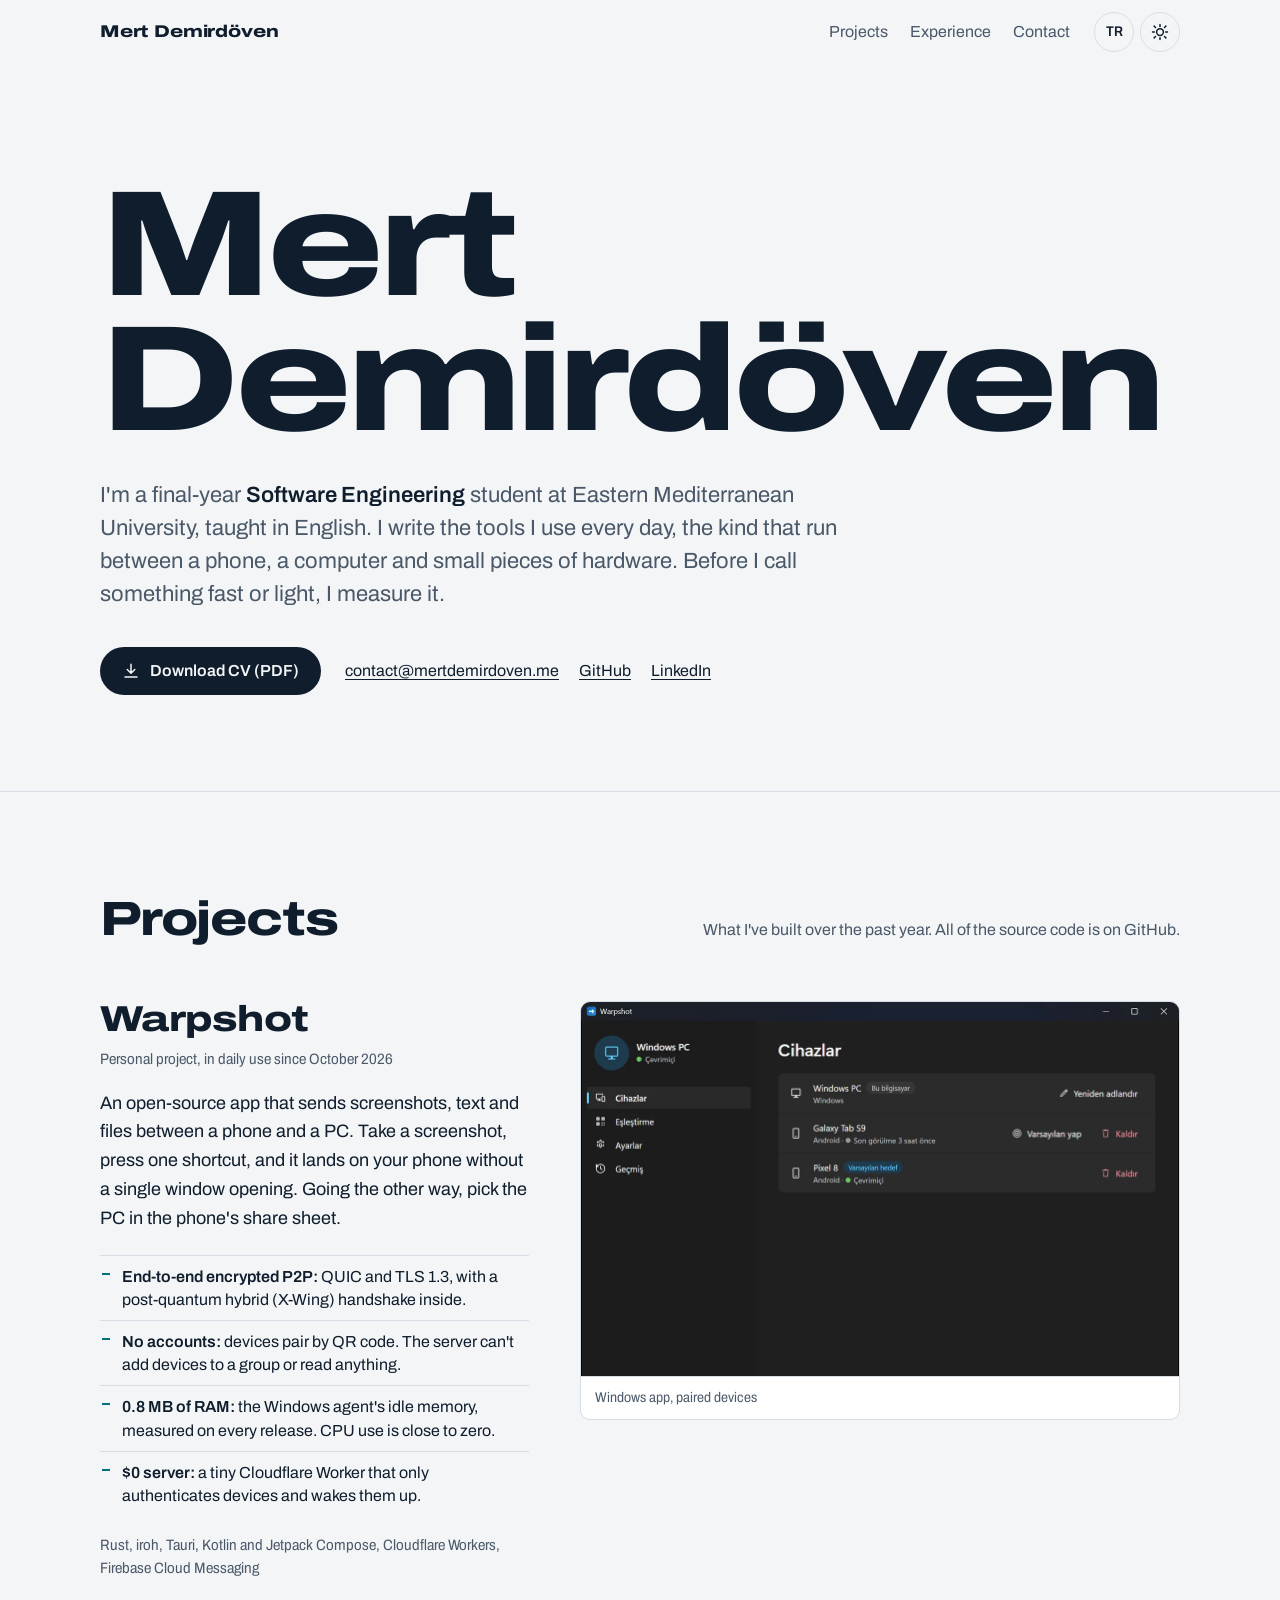
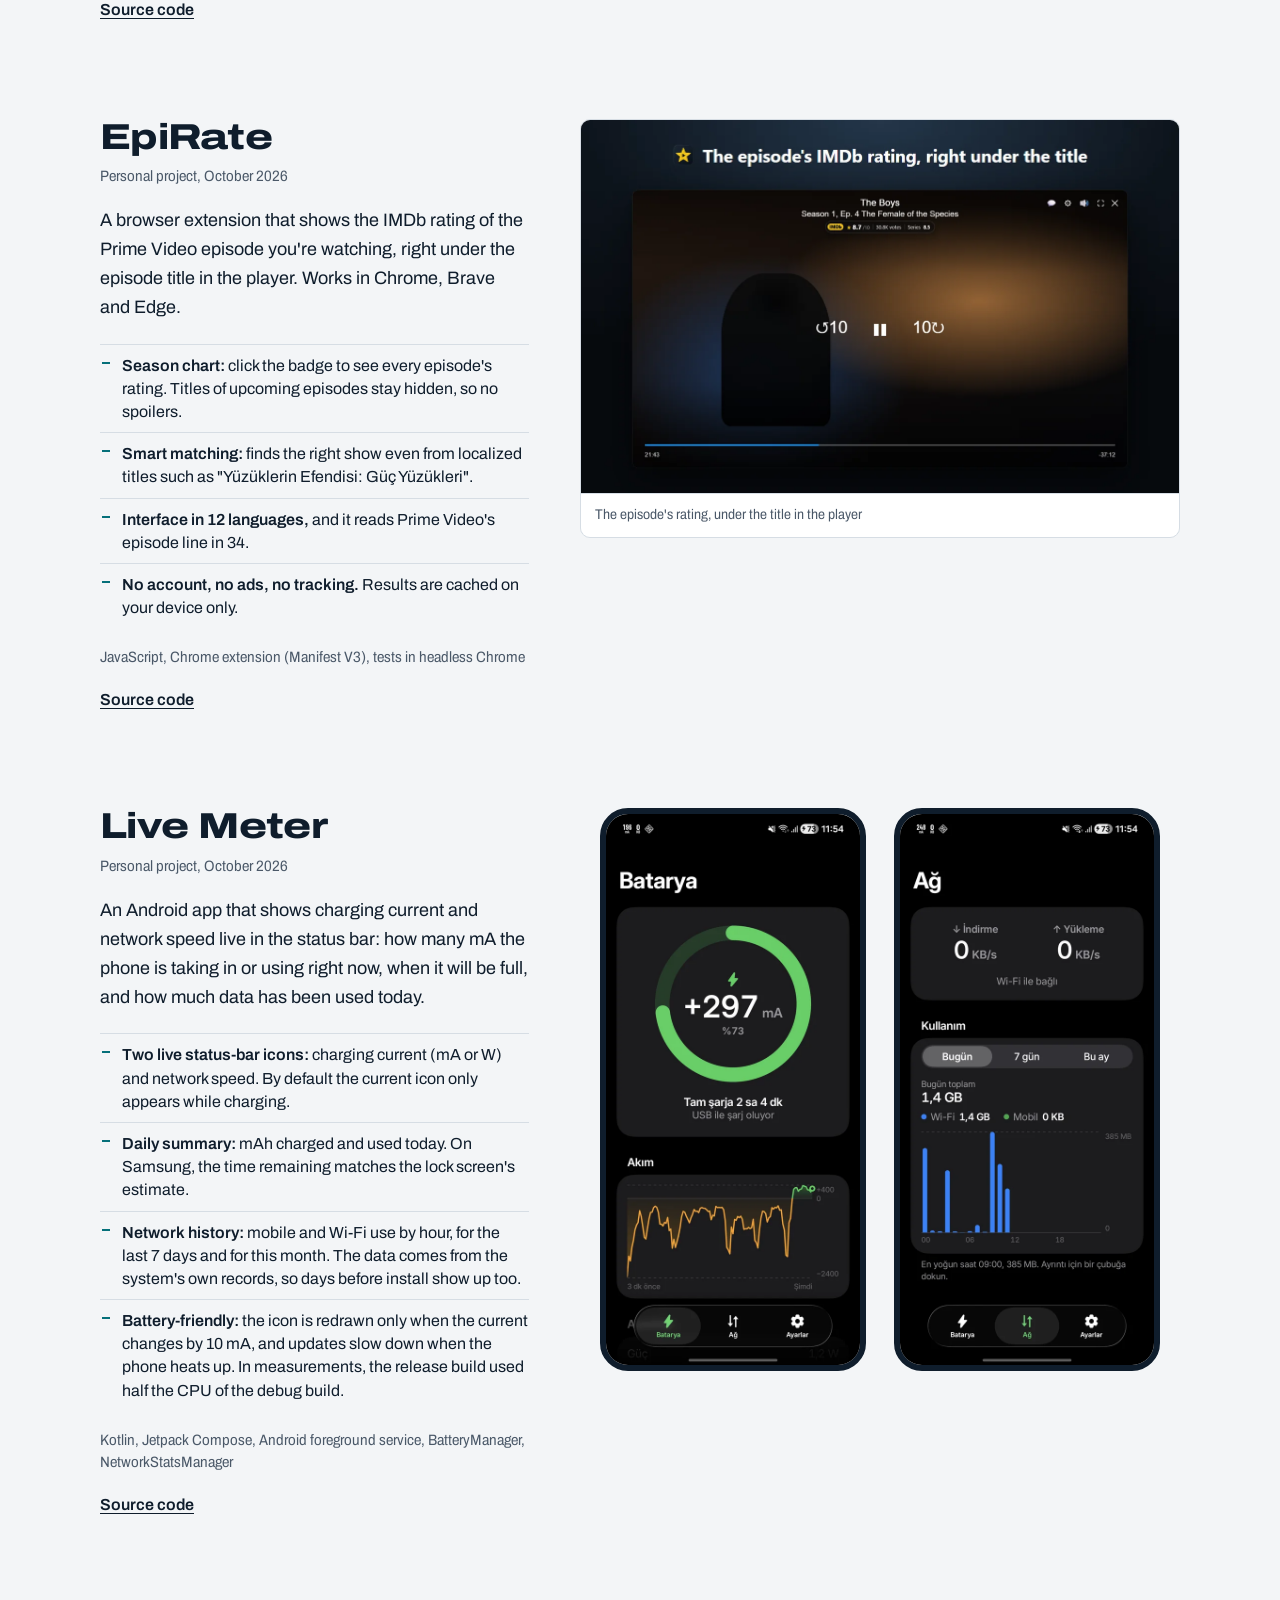
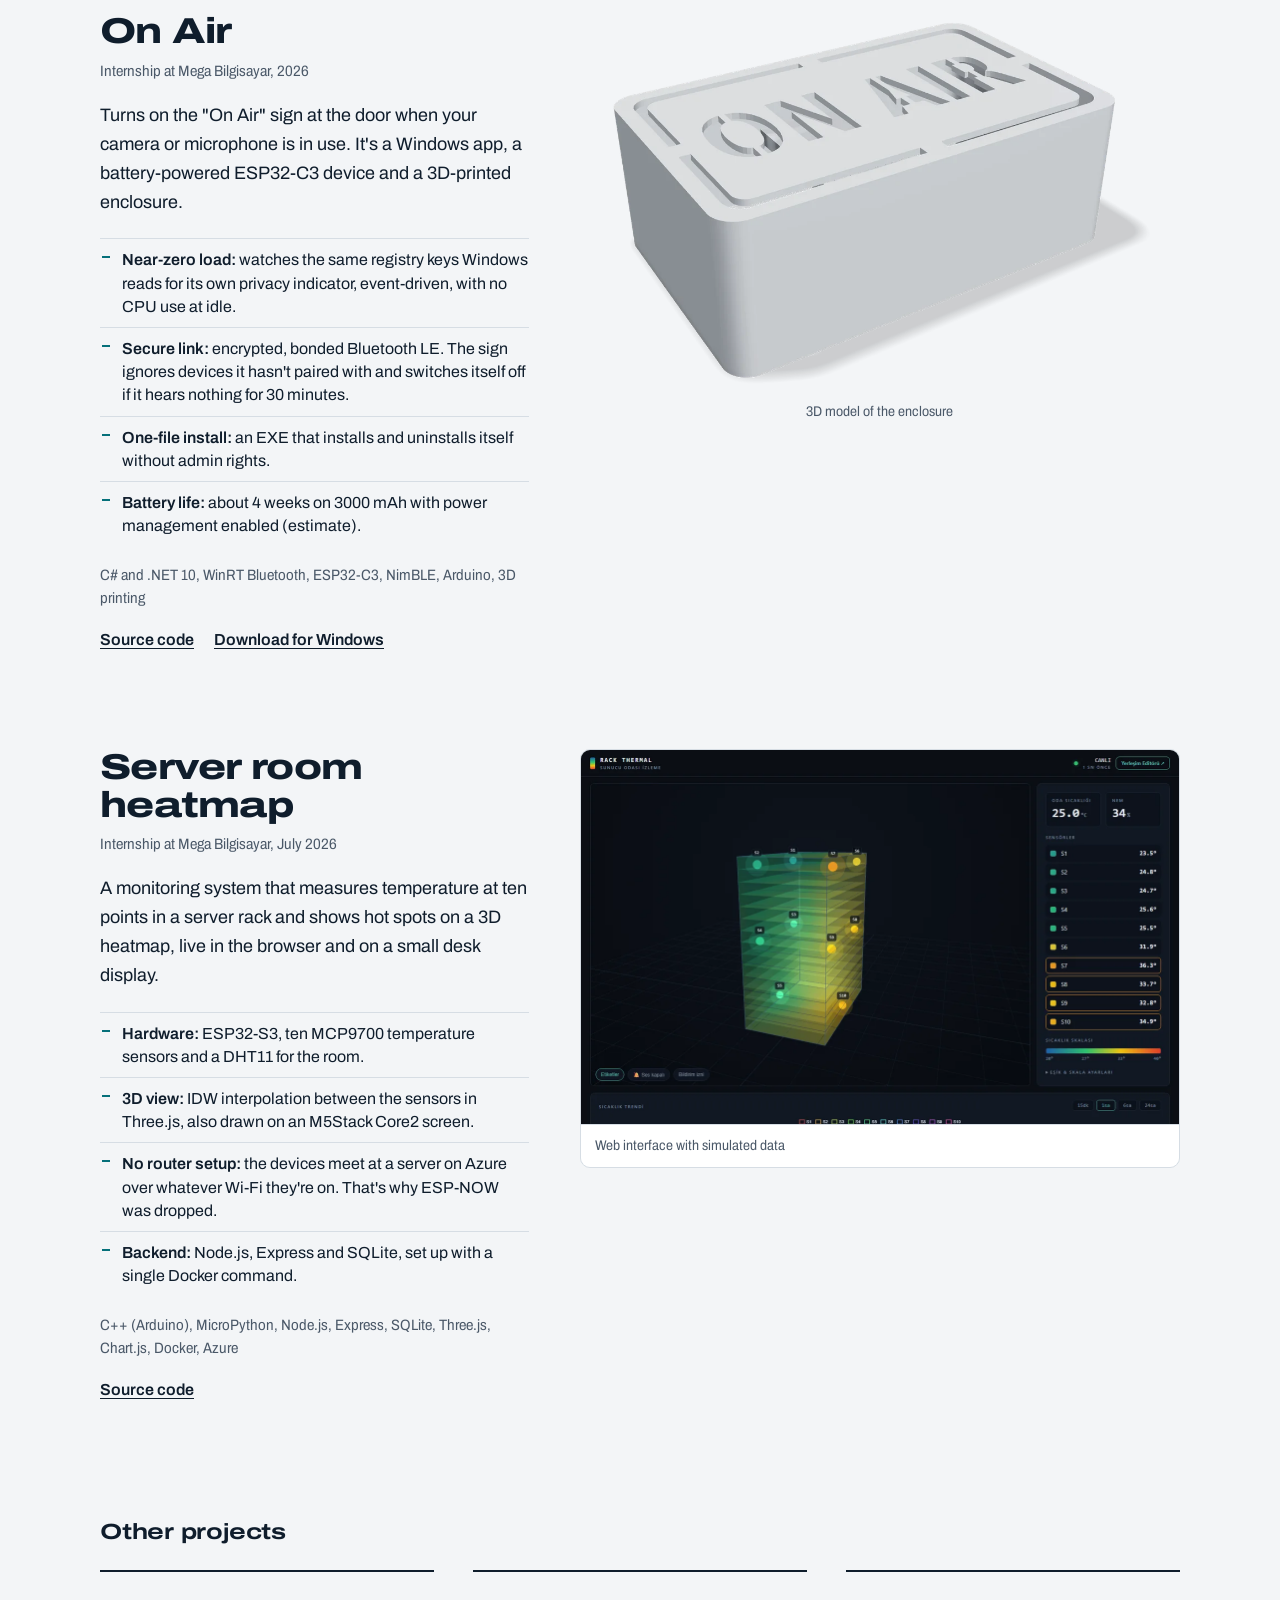
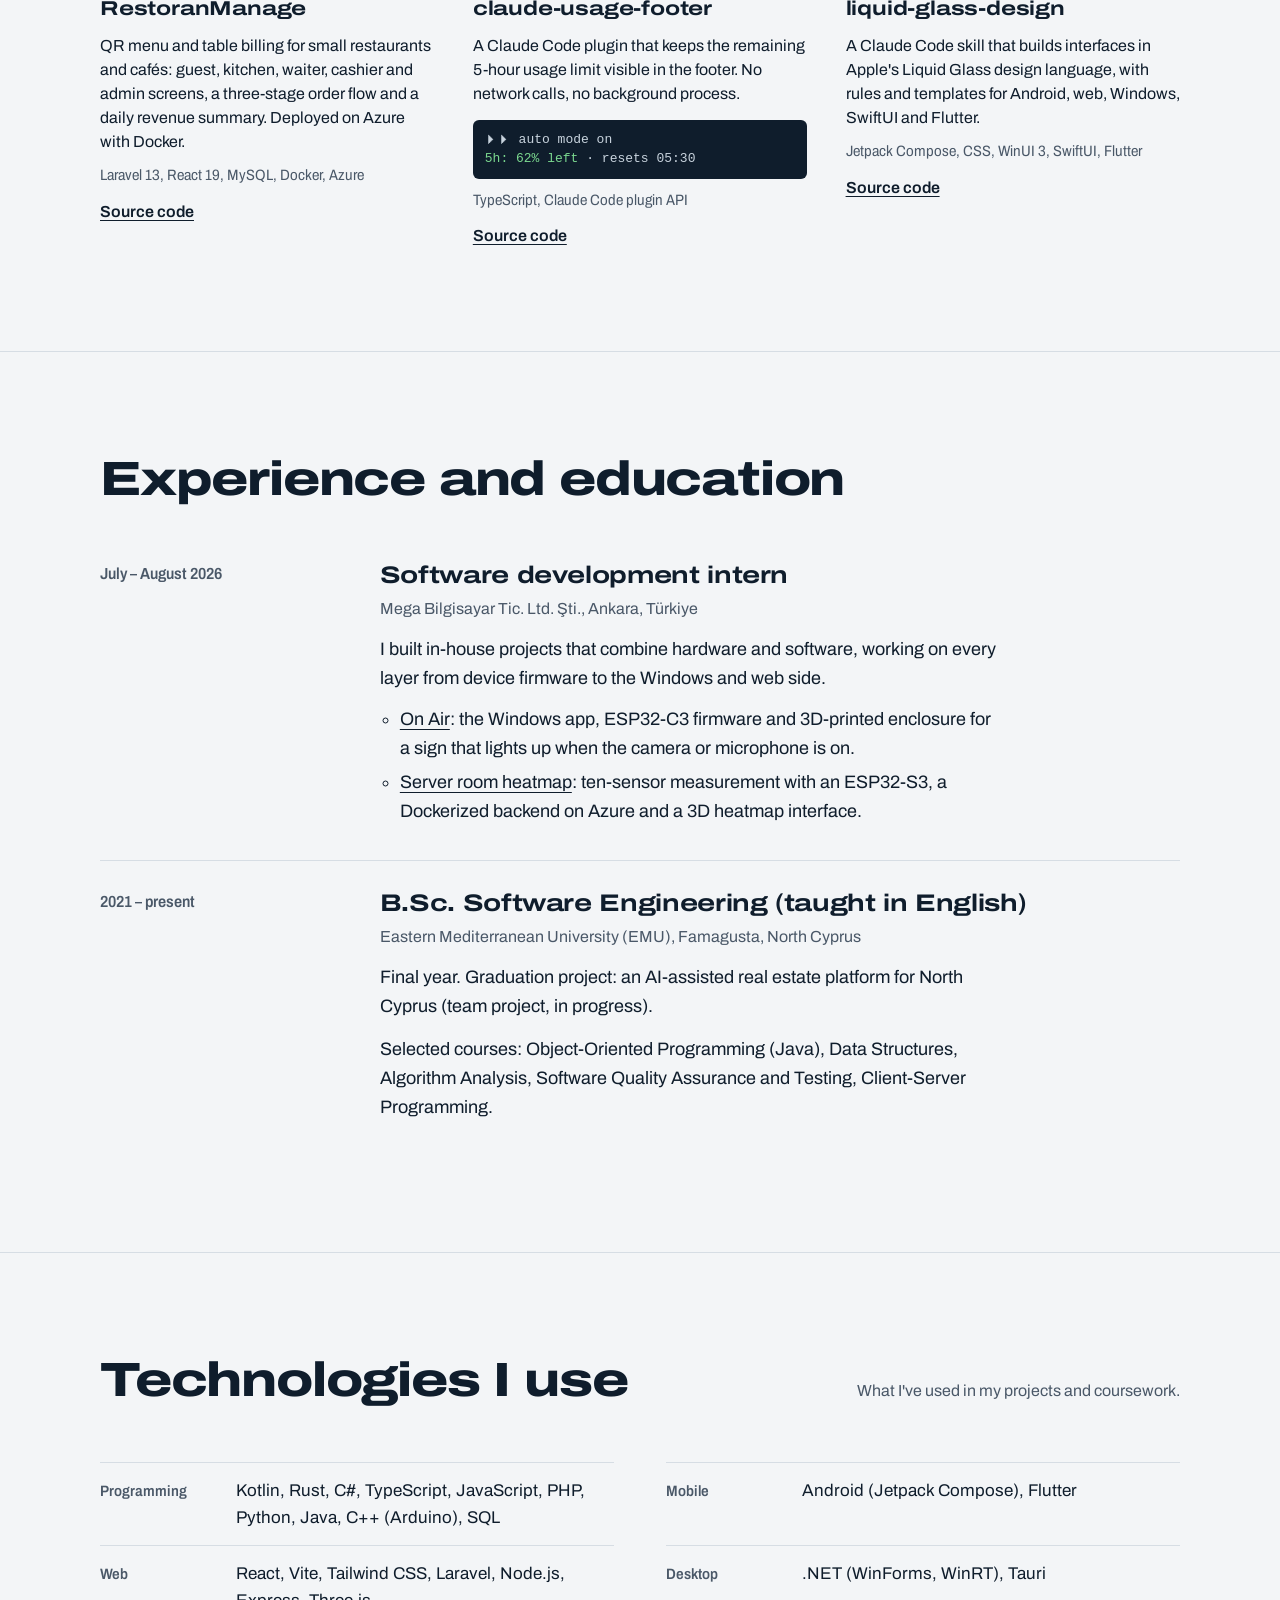
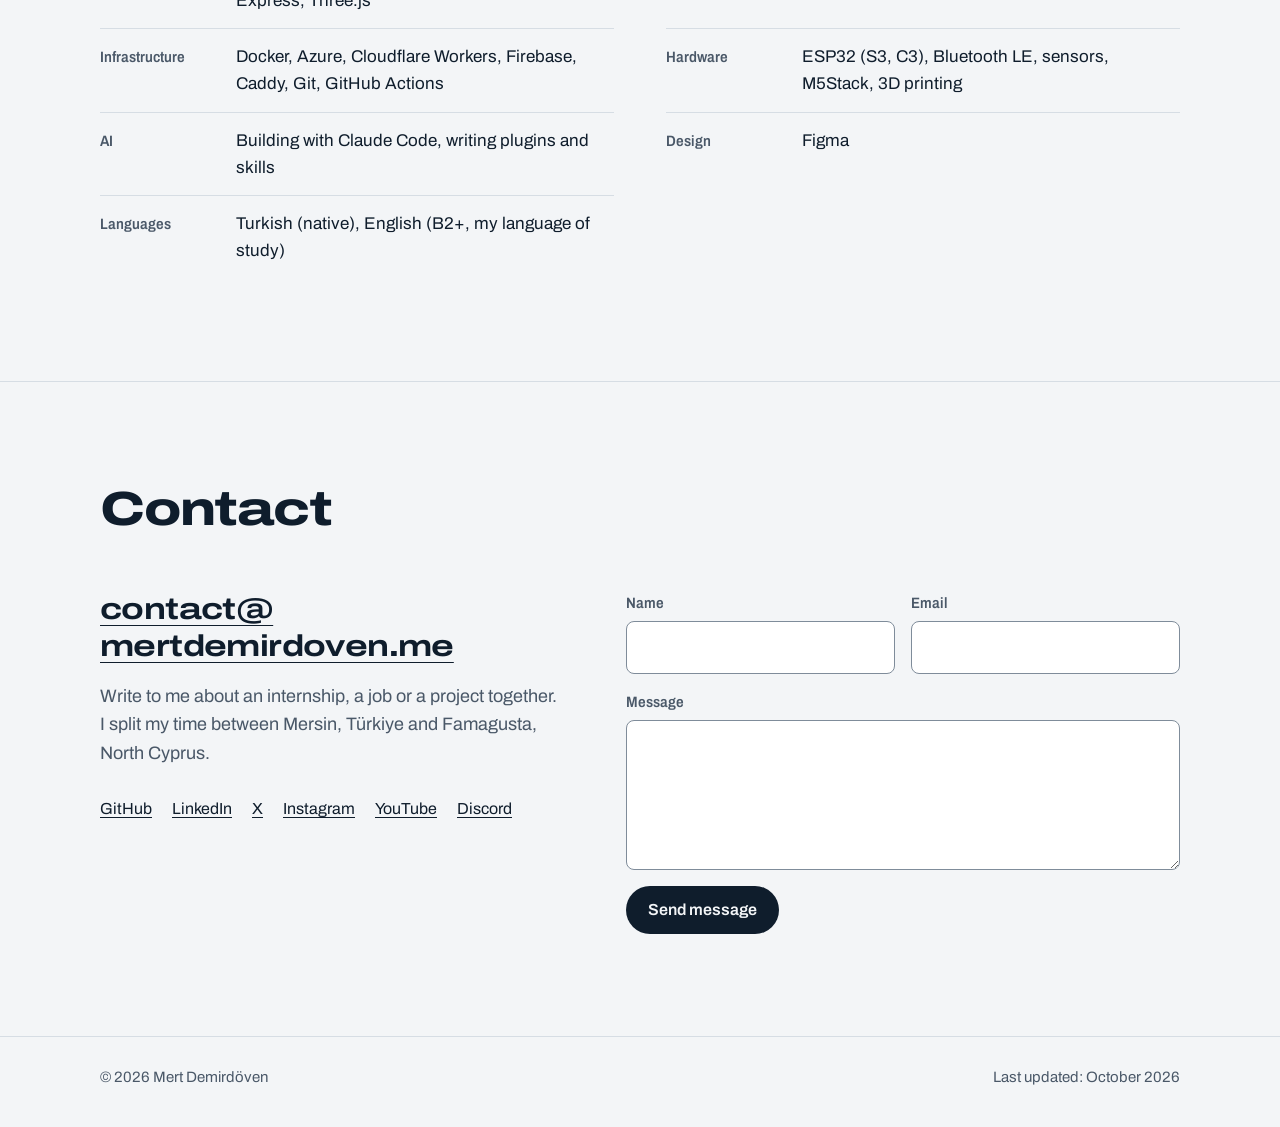
==== en/index.html @ 3e11c80d "Siteyi baştan tasarla: yeni projeler, staj, TR/EN ve SEO - vCard şablonu yerine tek sayfalık yeni ta" ====
<!DOCTYPE html>
<html lang="en">
<head>
  <meta charset="UTF-8">
  <meta name="viewport" content="width=device-width, initial-scale=1">
  <title>Mert Demirdöven | Software Engineering Student &amp; Developer</title>
  <meta name="description" content="Mert Demirdöven, final-year software engineering student at EMU. Projects across Android, Windows, the web and ESP32 hardware, plus internship, CV and contact.">
  <meta name="author" content="Mert Demirdöven">
  <meta name="google-site-verification" content="sPOEM-5lWu1ATSrI1Y7IrAj1O3FtnqjpdgO5YhkXNhE">
  <meta name="robots" content="index, follow, max-image-preview:large">
  <meta name="theme-color" content="#f3f5f7" media="(prefers-color-scheme: light)">
  <meta name="theme-color" content="#0c1621" media="(prefers-color-scheme: dark)">
  <meta name="format-detection" content="telephone=no">

  <link rel="canonical" href="https://mertdemirdoven.me/en/">
  <link rel="alternate" hreflang="tr" href="https://mertdemirdoven.me/">
  <link rel="alternate" hreflang="en" href="https://mertdemirdoven.me/en/">
  <link rel="alternate" hreflang="x-default" href="https://mertdemirdoven.me/">

  <meta property="og:type" content="website">
  <meta property="og:site_name" content="Mert Demirdöven">
  <meta property="og:locale" content="en_US">
  <meta property="og:locale:alternate" content="tr_TR">
  <meta property="og:url" content="https://mertdemirdoven.me/en/">
  <meta property="og:title" content="Mert Demirdöven | Software Engineering Student &amp; Developer">
  <meta property="og:description" content="Apps that run between a phone, a computer and small pieces of hardware: Warpshot, RestoranManage, EpiRate, On Air and more.">
  <meta property="og:image" content="https://mertdemirdoven.me/assets/img/og-en.png">
  <meta property="og:image:secure_url" content="https://mertdemirdoven.me/assets/img/og-en.png">
  <meta property="og:image:type" content="image/png">
  <meta property="og:image:width" content="1200">
  <meta property="og:image:height" content="630">
  <meta property="og:image:alt" content="Mert Demirdöven, software engineering student and developer">
  <meta name="twitter:card" content="summary_large_image">
  <meta name="twitter:site" content="@mrt_dmrdvn1">
  <meta name="twitter:creator" content="@mrt_dmrdvn1">
  <meta name="twitter:title" content="Mert Demirdöven | Software Engineering Student &amp; Developer">
  <meta name="twitter:description" content="Apps that run between a phone, a computer and small pieces of hardware: Warpshot, RestoranManage, EpiRate, On Air and more.">
  <meta name="twitter:image" content="https://mertdemirdoven.me/assets/img/og-en.png">

  <link rel="icon" href="/favicon.ico" sizes="48x48">
  <link rel="icon" href="/assets/img/favicon-96.png" type="image/png" sizes="96x96">
  <link rel="icon" href="/assets/img/icon-192.png" type="image/png" sizes="192x192">
  <link rel="apple-touch-icon" href="/assets/img/apple-touch-icon.png" sizes="180x180">
  <link rel="manifest" href="/site.webmanifest">
  <meta name="application-name" content="Mert Demirdöven">
  <meta name="apple-mobile-web-app-title" content="Mert Demirdöven">

  <script>try { var t = localStorage.getItem('theme'); if (t) document.documentElement.setAttribute('data-theme', t); } catch (e) {}</script>

  <link rel="preconnect" href="https://fonts.googleapis.com">
  <link rel="preconnect" href="https://fonts.gstatic.com" crossorigin>
  <link rel="stylesheet" href="https://fonts.googleapis.com/css2?family=Archivo:wdth,wght@62..125,400..800&display=swap">
  <link rel="stylesheet" href="/assets/css/site.css">

  <script type="application/ld+json">
  {
    "@context": "https://schema.org",
    "@graph": [
      {
        "@type": "Person",
        "@id": "https://mertdemirdoven.me/#person",
        "name": "Mert Demirdöven",
        "alternateName": "Guidin9",
        "url": "https://mertdemirdoven.me/",
        "image": "https://mertdemirdoven.me/assets/img/og-tr.png",
        "email": "mailto:contact@mertdemirdoven.me",
        "jobTitle": "Software Engineering Student",
        "affiliation": {
          "@type": "CollegeOrUniversity",
          "name": "Eastern Mediterranean University",
          "url": "https://www.emu.edu.tr/"
        },
        "knowsLanguage": ["tr", "en"],
        "knowsAbout": ["Android", "Kotlin", "Rust", ".NET", "Laravel", "React", "ESP32", "Bluetooth Low Energy"],
        "sameAs": [
          "https://github.com/Guidin9",
          "https://www.linkedin.com/in/mertdemirdoven/",
          "https://x.com/mrt_dmrdvn1",
          "https://instagram.com/mertdemirdovenn",
          "https://www.youtube.com/@Guidin9",
          "https://discordapp.com/users/401447519693045770"
        ]
      },
      {
        "@type": "ProfilePage",
        "url": "https://mertdemirdoven.me/en/",
        "inLanguage": "en",
        "mainEntity": { "@id": "https://mertdemirdoven.me/#person" }
      }
    ]
  }
  </script>
</head>

<body>
  <a class="skip" href="#content">Skip to content</a>

  <header class="site-header">
    <div class="wrap">
      <a class="brand" href="/en/">Mert Demirdöven</a>
      <nav class="site-nav" aria-label="Sections">
        <a href="#projects">Projects</a>
        <a href="#experience">Experience</a>
        <a href="#contact">Contact</a>
      </nav>
      <div class="tools">
        <a class="lang" href="/" hreflang="tr" lang="tr" aria-label="TR, Türkçe oku">TR</a>
        <button class="theme-toggle" type="button" data-theme-toggle data-label-dark="Switch to dark theme" data-label-light="Switch to light theme" aria-label="Switch to dark theme">
          <svg class="sun" viewBox="0 0 24 24" fill="none" stroke="currentColor" stroke-width="2" stroke-linecap="round" aria-hidden="true"><circle cx="12" cy="12" r="4.5"/><path d="M12 2v2.5M12 19.5V22M4.2 4.2l1.8 1.8M18 18l1.8 1.8M2 12h2.5M19.5 12H22M4.2 19.8 6 18M18 6l1.8-1.8"/></svg>
          <svg class="moon" viewBox="0 0 24 24" fill="none" stroke="currentColor" stroke-width="2" stroke-linejoin="round" aria-hidden="true"><path d="M20.5 14.5A8.5 8.5 0 0 1 9.5 3.5a8.5 8.5 0 1 0 11 11Z"/></svg>
        </button>
      </div>
    </div>
  </header>

  <main id="content">

    <section class="hero" aria-labelledby="name">
      <div class="wrap">
        <h1 id="name"><span>Mert</span> <span>Demirdöven</span></h1>

        <p class="lead">I'm a final-year <strong>Software Engineering</strong> student at Eastern Mediterranean University, taught in English. I write the tools I use every day, the kind that run between a phone, a computer and small pieces of hardware. Before I call something fast or light, I measure it.</p>

        <div class="actions">
          <a class="btn" href="/assets/Cv/Mert_Demirdoven_CV_EN.pdf" download="Mert_Demirdoven_CV_EN.pdf">
            <svg viewBox="0 0 24 24" fill="none" stroke="currentColor" stroke-width="2" stroke-linecap="round" stroke-linejoin="round" aria-hidden="true"><path d="M12 3v12m0 0 5-5m-5 5-5-5M4 20h16"/></svg>
            Download CV (PDF)
          </a>
          <ul class="links-inline">
            <li><a href="mailto:contact@mertdemirdoven.me">contact@mertdemirdoven.me</a></li>
            <li><a href="https://github.com/Guidin9" rel="me">GitHub</a></li>
            <li><a href="https://www.linkedin.com/in/mertdemirdoven/" rel="me">LinkedIn</a></li>
          </ul>
        </div>
      </div>
    </section>

    <section class="section" id="projects" aria-labelledby="projects-title">
      <div class="wrap">
        <div class="section-head">
          <h2 id="projects-title">Projects</h2>
          <p class="section-note">What I've built over the past year. All of the source code is on GitHub.</p>
        </div>

        <div class="projects">

          <article class="project" id="warpshot">
            <div>
              <h3>Warpshot</h3>
              <p class="where">Personal project, in daily use since October 2026</p>
              <p class="summary">An open-source app that sends screenshots, text and files between a phone and a PC. Take a screenshot, press one shortcut, and it lands on your phone without a single window opening. Going the other way, pick the PC in the phone's share sheet.</p>
              <ul class="facts">
                <li><b>End-to-end encrypted P2P:</b> QUIC and TLS 1.3, with a post-quantum hybrid (X-Wing) handshake inside.</li>
                <li><b>No accounts:</b> devices pair by QR code. The server can't add devices to a group or read anything.</li>
                <li><b>0.8 MB of RAM:</b> the Windows agent's idle memory, measured on every release. CPU use is close to zero.</li>
                <li><b>$0 server:</b> a tiny Cloudflare Worker that only authenticates devices and wakes them up.</li>
              </ul>
              <p class="stack">Rust, iroh, Tauri, Kotlin and Jetpack Compose, Cloudflare Workers, Firebase Cloud Messaging</p>
              <ul class="project-links">
                <li><a href="https://github.com/Guidin9/warpshot">Source code</a></li>
              </ul>
            </div>
            <figure class="shot">
              <img src="/assets/img/warpshot.webp" width="1200" height="750" loading="lazy" alt="Warpshot's Windows app listing paired devices: a PC, a tablet and a phone (Turkish UI)">
              <figcaption>Windows app, paired devices</figcaption>
            </figure>
          </article>

          <article class="project" id="epirate">
            <div>
              <h3>EpiRate</h3>
              <p class="where">Personal project, October 2026</p>
              <p class="summary">A browser extension that shows the IMDb rating of the Prime Video episode you're watching, right under the episode title in the player. Works in Chrome, Brave and Edge.</p>
              <ul class="facts">
                <li><b>Season chart:</b> click the badge to see every episode's rating. Titles of upcoming episodes stay hidden, so no spoilers.</li>
                <li><b>Smart matching:</b> finds the right show even from localized titles such as <span lang="tr">"Yüzüklerin Efendisi: Güç Yüzükleri"</span>.</li>
                <li><b>Interface in 12 languages,</b> and it reads Prime Video's episode line in 34.</li>
                <li><b>No account, no ads, no tracking.</b> Results are cached on your device only.</li>
              </ul>
              <p class="stack">JavaScript, Chrome extension (Manifest V3), tests in headless Chrome</p>
              <ul class="project-links">
                <li><a href="https://github.com/Guidin9/epirate">Source code</a></li>
              </ul>
            </div>
            <figure class="shot">
              <img src="/assets/img/epirate-en.webp" width="1200" height="750" loading="lazy" alt="IMDb rating badge under the episode title in the Prime Video player">
              <figcaption>The episode's rating, under the title in the player</figcaption>
            </figure>
          </article>

          <article class="project" id="live-meter">
            <div>
              <h3>Live Meter</h3>
              <p class="where">Personal project, October 2026</p>
              <p class="summary">An Android app that shows charging current and network speed live in the status bar: how many mA the phone is taking in or using right now, when it will be full, and how much data has been used today.</p>
              <ul class="facts">
                <li><b>Two live status-bar icons:</b> charging current (mA or W) and network speed. By default the current icon only appears while charging.</li>
                <li><b>Daily summary:</b> mAh charged and used today. On Samsung, the time remaining matches the lock screen's estimate.</li>
                <li><b>Network history:</b> mobile and Wi-Fi use by hour, for the last 7 days and for this month. The data comes from the system's own records, so days before install show up too.</li>
                <li><b>Battery-friendly:</b> the icon is redrawn only when the current changes by 10 mA, and updates slow down when the phone heats up. In measurements, the release build used half the CPU of the debug build.</li>
              </ul>
              <p class="stack">Kotlin, Jetpack Compose, Android foreground service, BatteryManager, NetworkStatsManager</p>
              <ul class="project-links">
                <li><a href="https://github.com/Guidin9/sarj-metre">Source code</a></li>
              </ul>
            </div>
            <div class="phones">
              <figure class="shot is-phone">
                <img src="/assets/img/live-meter-battery.webp" width="540" height="1170" loading="lazy" alt="Live Meter's battery screen: live charging current, time to full and a current graph (Turkish UI)">
              </figure>
              <figure class="shot is-phone">
                <img src="/assets/img/live-meter-network.webp" width="540" height="1170" loading="lazy" alt="Live Meter's network screen: live speed and today's hourly Wi-Fi and mobile use (Turkish UI)">
              </figure>
            </div>
          </article>

          <article class="project" id="on-air">
            <div>
              <h3>On Air</h3>
              <p class="where">Internship at Mega Bilgisayar, 2026</p>
              <p class="summary">Turns on the "On Air" sign at the door when your camera or microphone is in use. It's a Windows app, a battery-powered ESP32-C3 device and a 3D-printed enclosure.</p>
              <ul class="facts">
                <li><b>Near-zero load:</b> watches the same registry keys Windows reads for its own privacy indicator, event-driven, with no CPU use at idle.</li>
                <li><b>Secure link:</b> encrypted, bonded Bluetooth LE. The sign ignores devices it hasn't paired with and switches itself off if it hears nothing for 30 minutes.</li>
                <li><b>One-file install:</b> an EXE that installs and uninstalls itself without admin rights.</li>
                <li><b>Battery life:</b> about 4 weeks on 3000 mAh with power management enabled (estimate).</li>
              </ul>
              <p class="stack">C# and .NET 10, WinRT Bluetooth, ESP32-C3, NimBLE, Arduino, 3D printing</p>
              <ul class="project-links">
                <li><a href="https://github.com/Guidin9/onair-ble">Source code</a></li>
                <li><a href="https://github.com/Guidin9/onair-ble/releases/latest">Download for Windows</a></li>
              </ul>
            </div>
            <figure class="shot is-render">
              <img src="/assets/img/onair.webp" width="846" height="562" loading="lazy" alt="3D model of a rectangular box with ON AIR on its top face">
              <figcaption>3D model of the enclosure</figcaption>
            </figure>
          </article>

          <article class="project" id="heatmap">
            <div>
              <h3>Server room heatmap</h3>
              <p class="where">Internship at Mega Bilgisayar, July 2026</p>
              <p class="summary">A monitoring system that measures temperature at ten points in a server rack and shows hot spots on a 3D heatmap, live in the browser and on a small desk display.</p>
              <ul class="facts">
                <li><b>Hardware:</b> ESP32-S3, ten MCP9700 temperature sensors and a DHT11 for the room.</li>
                <li><b>3D view:</b> IDW interpolation between the sensors in Three.js, also drawn on an M5Stack Core2 screen.</li>
                <li><b>No router setup:</b> the devices meet at a server on Azure over whatever Wi-Fi they're on. That's why ESP-NOW was dropped.</li>
                <li><b>Backend:</b> Node.js, Express and SQLite, set up with a single Docker command.</li>
              </ul>
              <p class="stack">C++ (Arduino), MicroPython, Node.js, Express, SQLite, Three.js, Chart.js, Docker, Azure</p>
              <ul class="project-links">
                <li><a href="https://github.com/Guidin9/server-room-heatmap">Source code</a></li>
              </ul>
            </div>
            <figure class="shot">
              <img src="/assets/img/rack-thermal.webp" width="1200" height="750" loading="lazy" alt="3D heatmap of a server rack with a list of ten sensor temperatures on the right (Turkish UI)">
              <figcaption>Web interface with simulated data</figcaption>
            </figure>
          </article>

        </div>

        <h3 class="minor-title">Other projects</h3>
        <ul class="minor">
          <li id="restoranmanage">
            <h4>RestoranManage</h4>
            <p>QR menu and table billing for small restaurants and cafés: guest, kitchen, waiter, cashier and admin screens, a three-stage order flow and a daily revenue summary. Deployed on Azure with Docker.</p>
            <p class="stack">Laravel 13, React 19, MySQL, Docker, Azure</p>
            <ul class="project-links"><li><a href="https://github.com/Guidin9/RestoranManage">Source code</a></li></ul>
          </li>
          <li id="claude-usage-footer">
            <h4>claude-usage-footer</h4>
            <p>A Claude Code plugin that keeps the remaining 5-hour usage limit visible in the footer. No network calls, no background process.</p>
            <p class="terminal"><samp><span class="nw">⏵⏵ auto mode on</span> &nbsp; <span class="nw"><span class="ok">5h: 62% left</span> · resets 05:30</span></samp></p>
            <p class="stack">TypeScript, Claude Code plugin API</p>
            <ul class="project-links"><li><a href="https://github.com/Guidin9/claude-usage-footer">Source code</a></li></ul>
          </li>
          <li id="liquid-glass-design">
            <h4>liquid-glass-design</h4>
            <p>A Claude Code skill that builds interfaces in Apple's Liquid Glass design language, with rules and templates for Android, web, Windows, SwiftUI and Flutter.</p>
            <p class="stack">Jetpack Compose, CSS, WinUI 3, SwiftUI, Flutter</p>
            <ul class="project-links"><li><a href="https://github.com/Guidin9/liquid-glass-design">Source code</a></li></ul>
          </li>
        </ul>
      </div>
    </section>

    <section class="section" id="experience" aria-labelledby="experience-title">
      <div class="wrap">
        <div class="section-head">
          <h2 id="experience-title">Experience and education</h2>
        </div>

        <ol class="timeline" reversed>
          <li>
            <div class="when"><time datetime="2026-07">July</time> – <time datetime="2026-08">August 2026</time></div>
            <div>
              <h3>Software development intern</h3>
              <p class="org">Mega Bilgisayar Tic. Ltd. Şti., Ankara, Türkiye</p>
              <p>I built in-house projects that combine hardware and software, working on every layer from device firmware to the Windows and web side.</p>
              <ul>
                <li><a href="#on-air">On Air</a>: the Windows app, ESP32-C3 firmware and 3D-printed enclosure for a sign that lights up when the camera or microphone is on.</li>
                <li><a href="#heatmap">Server room heatmap</a>: ten-sensor measurement with an ESP32-S3, a Dockerized backend on Azure and a 3D heatmap interface.</li>
              </ul>
            </div>
          </li>
          <li>
            <div class="when"><time datetime="2021">2021</time> – present</div>
            <div>
              <h3>B.Sc. Software Engineering (taught in English)</h3>
              <p class="org">Eastern Mediterranean University (EMU), Famagusta, North Cyprus</p>
              <p>Final year. Graduation project: an AI-assisted real estate platform for North Cyprus (team project, in progress).</p>
              <p>Selected courses: Object-Oriented Programming (Java), Data Structures, Algorithm Analysis, Software Quality Assurance and Testing, Client-Server Programming.</p>
            </div>
          </li>
        </ol>
      </div>
    </section>

    <section class="section" id="technologies" aria-labelledby="tech-title">
      <div class="wrap">
        <div class="section-head">
          <h2 id="tech-title">Technologies I use</h2>
          <p class="section-note">What I've used in my projects and coursework.</p>
        </div>
        <dl class="tech">
          <div><dt>Programming</dt><dd>Kotlin, Rust, C#, TypeScript, JavaScript, PHP, Python, Java, C++ (Arduino), SQL</dd></div>
          <div><dt>Mobile</dt><dd>Android (Jetpack Compose), Flutter</dd></div>
          <div><dt>Web</dt><dd>React, Vite, Tailwind CSS, Laravel, Node.js, Express, Three.js</dd></div>
          <div><dt>Desktop</dt><dd>.NET (WinForms, WinRT), Tauri</dd></div>
          <div><dt>Infrastructure</dt><dd>Docker, Azure, Cloudflare Workers, Firebase, Caddy, Git, GitHub Actions</dd></div>
          <div><dt>Hardware</dt><dd>ESP32 (S3, C3), Bluetooth LE, sensors, M5Stack, 3D printing</dd></div>
          <div><dt>AI</dt><dd>Building with Claude Code, writing plugins and skills</dd></div>
          <div><dt>Design</dt><dd>Figma</dd></div>
          <div><dt>Languages</dt><dd>Turkish (native), English (B2+, my language of study)</dd></div>
        </dl>
      </div>
    </section>

    <section class="section" id="contact" aria-labelledby="contact-title">
      <div class="wrap">
        <div class="section-head">
          <h2 id="contact-title">Contact</h2>
        </div>
        <div class="contact-grid">
          <div>
            <a class="mail" href="mailto:contact@mertdemirdoven.me">contact@<wbr>mertdemirdoven.me</a>
            <p class="contact-note">Write to me about an internship, a job or a project together. I split my time between Mersin, Türkiye and Famagusta, North Cyprus.</p>
            <ul class="socials">
              <li><a href="https://github.com/Guidin9" rel="me">GitHub</a></li>
              <li><a href="https://www.linkedin.com/in/mertdemirdoven/" rel="me">LinkedIn</a></li>
              <li><a href="https://x.com/mrt_dmrdvn1" rel="me">X</a></li>
              <li><a href="https://instagram.com/mertdemirdovenn" rel="me">Instagram</a></li>
              <li><a href="https://www.youtube.com/@Guidin9" rel="me">YouTube</a></li>
              <li><a href="https://discordapp.com/users/401447519693045770" rel="me">Discord</a></li>
            </ul>
          </div>

          <div>
            <p class="notice" data-sent hidden role="status">Your message was sent. I'll get back to you soon.</p>
            <form class="form" action="https://formsubmit.co/anilsudemert@gmail.com" method="POST">
              <input type="hidden" name="_subject" value="New message from mertdemirdoven.me (EN)">
              <input type="hidden" name="_captcha" value="false">
              <input type="hidden" name="_template" value="table">
              <input type="hidden" name="_next" value="https://mertdemirdoven.me/en/?success=true#contact">
              <div class="hp" aria-hidden="true"><label>Leave empty <input type="text" name="_honey" tabindex="-1" autocomplete="off"></label></div>
              <div class="row">
                <div class="field">
                  <label for="full-name">Name</label>
                  <input id="full-name" type="text" name="name" autocomplete="name" required>
                </div>
                <div class="field">
                  <label for="email">Email</label>
                  <input id="email" type="email" name="email" autocomplete="email" required>
                </div>
              </div>
              <div class="field">
                <label for="message">Message</label>
                <textarea id="message" name="message" required></textarea>
              </div>
              <button class="btn" type="submit">Send message</button>
            </form>
          </div>
        </div>
      </div>
    </section>

  </main>

  <footer class="site-footer">
    <div class="wrap">
      <p>© 2026 Mert Demirdöven</p>
      <p>Last updated: October 2026</p>
    </div>
  </footer>

  <script src="/assets/js/site.js" defer></script>
</body>
</html>
---- assets/css/site.css ----
/* mertdemirdoven.me
   One family (Archivo) on its width axis: expanded for names and headings,
   normal for reading, condensed for facts and labels. */

:root {
  --paper: #f3f5f7;
  --surface: #ffffff;
  --ink: #0f1d2c;
  --ink-2: #4a5868;
  --rule: #d6dde4;
  --accent: #05707a;
  --accent-ink: #ffffff;
  --shot-bg: #e6ebf0;
  --field-border: #7f8c9a;
  --bezel: #0f1d2c;
  --focus: #05707a;

  --wide: 125%;
  --narrow: 87.5%;
  --measure: 62ch;
  --page: 1160px;
  --gutter: clamp(16px, 4vw, 40px);
  --radius: 10px;

  color-scheme: light;
}

@media (prefers-color-scheme: dark) {
  :root:not([data-theme="light"]) {
    --paper: #0c1621;
    --surface: #111f2e;
    --ink: #e5ebf1;
    --ink-2: #9aa9b9;
    --rule: #223447;
    --accent: #4fd2da;
    --accent-ink: #052126;
    --shot-bg: #16283a;
    --field-border: #5d7187;
    --bezel: #2b3f55;
    --focus: #4fd2da;
    color-scheme: dark;
  }
}

:root[data-theme="dark"] {
  --paper: #0c1621;
  --surface: #111f2e;
  --ink: #e5ebf1;
  --ink-2: #9aa9b9;
  --rule: #223447;
  --accent: #4fd2da;
  --accent-ink: #052126;
  --shot-bg: #16283a;
  --field-border: #5d7187;
  --bezel: #2b3f55;
  --focus: #4fd2da;
  color-scheme: dark;
}

*, *::before, *::after { box-sizing: border-box; }

html {
  -webkit-text-size-adjust: 100%;
  scroll-behavior: smooth;
  scroll-padding-top: 80px;
}

body {
  margin: 0;
  background: var(--paper);
  color: var(--ink);
  font-family: "Archivo", system-ui, -apple-system, "Segoe UI", sans-serif;
  font-size: 18px;
  line-height: 1.6;
  font-stretch: 100%;
  text-rendering: optimizeLegibility;
  -webkit-font-smoothing: antialiased;
}

img { display: block; max-width: 100%; height: auto; }

a { color: inherit; text-decoration-thickness: 1px; text-underline-offset: 0.2em; }
a:hover { color: var(--accent); }

:focus-visible {
  outline: 2px solid var(--focus);
  outline-offset: 3px;
  border-radius: 3px;
}

.skip {
  position: absolute;
  left: var(--gutter);
  top: -100px;
  padding: 8px 14px;
  background: var(--ink);
  color: var(--paper);
  z-index: 10;
}
.skip:focus { top: 12px; }

.wrap {
  max-width: var(--page);
  margin: 0 auto;
  padding: 0 var(--gutter);
}

/* ---------- header ---------- */

.site-header {
  position: sticky;
  top: 0;
  z-index: 5;
  background: var(--paper);
  background: color-mix(in srgb, var(--paper) 88%, transparent);
  backdrop-filter: blur(10px);
  -webkit-backdrop-filter: blur(10px);
  border-bottom: 1px solid transparent;
  transition: border-color 0.2s;
}
.site-header.is-scrolled { border-bottom-color: var(--rule); }

.site-header .wrap {
  display: flex;
  align-items: center;
  gap: 24px;
  min-height: 64px;
}

.brand {
  font-stretch: var(--wide);
  font-weight: 800;
  font-size: 17px;
  letter-spacing: -0.01em;
  text-decoration: none;
  margin-right: auto;
  white-space: nowrap;
}

.site-nav {
  display: flex;
  gap: 22px;
  font-size: 16px;
}
.site-nav a { text-decoration: none; color: var(--ink-2); }
.site-nav a:hover { color: var(--ink); }

.tools { display: flex; align-items: center; gap: 6px; }

.lang,
.theme-toggle {
  display: inline-grid;
  place-items: center;
  min-width: 40px;
  height: 40px;
  padding: 0 10px;
  border: 1px solid var(--rule);
  border-radius: 999px;
  background: transparent;
  color: var(--ink);
  font: inherit;
  font-size: 14px;
  font-weight: 600;
  font-stretch: var(--narrow);
  text-decoration: none;
  cursor: pointer;
}
.lang:hover,
.theme-toggle:hover { border-color: var(--ink-2); color: var(--ink); }
.theme-toggle svg { width: 18px; height: 18px; }
.theme-toggle .moon { display: none; }
:root[data-theme="dark"] .theme-toggle .sun { display: none; }
:root[data-theme="dark"] .theme-toggle .moon { display: block; }
@media (prefers-color-scheme: dark) {
  :root:not([data-theme="light"]) .theme-toggle .sun { display: none; }
  :root:not([data-theme="light"]) .theme-toggle .moon { display: block; }
}

@media (max-width: 720px) {
  .site-nav { display: none; }
}

/* ---------- hero ---------- */

.hero { padding: clamp(48px, 9vw, 112px) 0 clamp(56px, 8vw, 96px); }

.hero h1 {
  margin: 0;
  font-size: clamp(36px, 12.4vw, 150px);
  font-weight: 800;
  font-stretch: var(--wide);
  line-height: 0.9;
  letter-spacing: -0.035em;
}
.hero h1 span { display: block; }

.lead {
  max-width: 34em;
  margin: 32px 0 0;
  font-size: clamp(19px, 2vw, 22px);
  line-height: 1.5;
  color: var(--ink-2);
}
.lead strong { color: var(--ink); font-weight: 600; }

.actions {
  display: flex;
  flex-wrap: wrap;
  align-items: center;
  gap: 12px 24px;
  margin-top: 36px;
}

.btn {
  display: inline-flex;
  align-items: center;
  gap: 10px;
  min-height: 48px;
  padding: 0 22px;
  border-radius: 999px;
  background: var(--ink);
  color: var(--paper);
  font-size: 16px;
  font-weight: 600;
  text-decoration: none;
  border: 0;
  cursor: pointer;
  font-family: inherit;
}
.btn:hover { background: var(--accent); color: var(--accent-ink); }
.btn svg { width: 18px; height: 18px; }

.links-inline {
  display: flex;
  flex-wrap: wrap;
  gap: 8px 20px;
  margin: 0;
  padding: 0;
  list-style: none;
  font-size: 16px;
}

/* ---------- sections ---------- */

.section { padding: clamp(56px, 8vw, 104px) 0; border-top: 1px solid var(--rule); }

.section-head {
  display: flex;
  flex-wrap: wrap;
  align-items: baseline;
  justify-content: space-between;
  gap: 8px 24px;
  margin-bottom: clamp(32px, 5vw, 56px);
}

.section h2 {
  margin: 0;
  font-size: clamp(32px, 4.4vw, 48px);
  font-weight: 800;
  font-stretch: var(--wide);
  line-height: 1.05;
  letter-spacing: -0.025em;
}

.section-note {
  margin: 0;
  max-width: 36em;
  font-size: 16px;
  color: var(--ink-2);
}

/* ---------- projects ---------- */

.projects { display: grid; gap: clamp(56px, 8vw, 96px); }

.project {
  display: grid;
  grid-template-columns: minmax(0, 5fr) minmax(0, 7fr);
  gap: 24px clamp(28px, 4vw, 56px);
  align-items: start;
}

.project h3 {
  margin: 0;
  font-size: clamp(28px, 3.2vw, 36px);
  font-weight: 800;
  font-stretch: var(--wide);
  line-height: 1.05;
  letter-spacing: -0.02em;
}

.project .where {
  margin: 8px 0 0;
  font-size: 15px;
  font-stretch: var(--narrow);
  color: var(--ink-2);
}

.project .summary {
  margin: 18px 0 0;
  max-width: var(--measure);
}

.facts {
  margin: 22px 0 0;
  padding: 0;
  list-style: none;
  font-size: 16px;
  line-height: 1.45;
}
.facts li {
  position: relative;
  padding: 9px 0 9px 22px;
  border-top: 1px solid var(--rule);
}
.facts li::before {
  content: "";
  position: absolute;
  left: 2px;
  top: 17px;
  width: 8px;
  height: 2px;
  background: var(--accent);
}
.facts b { font-weight: 600; }

.stack {
  margin: 18px 0 0;
  font-size: 15px;
  font-stretch: var(--narrow);
  color: var(--ink-2);
  line-height: 1.5;
}

.project-links {
  display: flex;
  flex-wrap: wrap;
  gap: 8px 20px;
  margin: 18px 0 0;
  padding: 0;
  list-style: none;
  font-size: 16px;
  font-weight: 600;
}

.shot {
  margin: 0;
  overflow: hidden;
  border: 1px solid var(--rule);
  border-radius: var(--radius);
  background: var(--shot-bg);
}
.shot img { width: 100%; }

.shot.is-phone {
  max-width: 300px;
  margin-inline: auto;
  border-radius: 34px;
  border-width: 8px;
  border-color: var(--bezel);
}

.phones {
  display: grid;
  grid-template-columns: repeat(2, minmax(0, 1fr));
  gap: clamp(12px, 2.5vw, 28px);
  max-width: 560px;
  margin-inline: auto;
}
.phones .shot.is-phone { max-width: none; margin: 0; border-width: 6px; border-radius: 28px; }

.shot.is-render {
  border: 0;
  background: transparent;
  padding: 0 4%;
}

.shot figcaption {
  padding: 10px 14px;
  border-top: 1px solid var(--rule);
  background: var(--surface);
  font-size: 14px;
  font-stretch: var(--narrow);
  color: var(--ink-2);
}
.shot.is-render figcaption { border: 0; background: transparent; padding-inline: 0; text-align: center; }

@media (max-width: 900px) {
  .project { grid-template-columns: minmax(0, 1fr); }
  .project .shot,
  .project .phones { order: -1; }
}

/* smaller tools */

.minor {
  display: grid;
  grid-template-columns: repeat(3, minmax(0, 1fr));
  gap: 0 clamp(24px, 3vw, 40px);
  margin: clamp(64px, 9vw, 112px) 0 0;
  padding: 0;
  list-style: none;
}
.minor-title {
  margin: clamp(64px, 9vw, 112px) 0 0;
  font-size: 22px;
  font-weight: 700;
  font-stretch: var(--wide);
  letter-spacing: -0.01em;
}
.minor-title + .minor { margin-top: 20px; }
.minor > li { padding: 20px 0 0; border-top: 2px solid var(--ink); }
.minor h4 {
  margin: 0;
  font-size: 20px;
  font-weight: 700;
  font-stretch: var(--wide);
  letter-spacing: -0.01em;
}
.minor p:not(.stack):not(.terminal) { margin: 10px 0 0; font-size: 16px; line-height: 1.5; }
.minor .stack { margin-top: 10px; }
.minor .project-links { margin-top: 12px; }

.terminal {
  margin: 14px 0 0;
  padding: 10px 12px;
  border-radius: 6px;
  background: #0f1d2c;
  color: #c9d4de;
  font-size: 13px;
  font-stretch: var(--narrow);
  line-height: 1.4;
}
:root[data-theme="dark"] .terminal { background: #07101a; }
@media (prefers-color-scheme: dark) { :root:not([data-theme="light"]) .terminal { background: #07101a; } }
.terminal .ok { color: #7bd88f; }
.terminal .nw { white-space: nowrap; }

@media (max-width: 900px) {
  .minor { grid-template-columns: minmax(0, 1fr); gap: 28px; }
}

/* ---------- experience ---------- */

.timeline { margin: 0; padding: 0; list-style: none; }

.timeline > li {
  display: grid;
  grid-template-columns: minmax(150px, 2fr) minmax(0, 7fr);
  gap: 8px clamp(24px, 4vw, 56px);
  padding: 28px 0;
  border-top: 1px solid var(--rule);
}
.timeline > li:first-child { border-top: 0; padding-top: 0; }

.when {
  font-size: 16px;
  font-stretch: var(--narrow);
  font-weight: 600;
  color: var(--ink-2);
  line-height: 1.6;
}

.timeline h3 {
  margin: 0;
  font-size: 24px;
  font-weight: 700;
  font-stretch: var(--wide);
  letter-spacing: -0.015em;
  line-height: 1.2;
}
.timeline .org { margin: 6px 0 0; font-size: 16px; color: var(--ink-2); }
.timeline p { max-width: var(--measure); margin: 14px 0 0; }
.timeline ul { max-width: var(--measure); margin: 12px 0 0; padding-left: 20px; }
.timeline ul li { margin: 6px 0; }

@media (max-width: 640px) {
  .timeline > li { grid-template-columns: minmax(0, 1fr); }
}

/* ---------- tech ---------- */

.tech {
  display: grid;
  grid-template-columns: repeat(2, minmax(0, 1fr));
  gap: 0 clamp(24px, 4vw, 56px);
  margin: 0;
}
.tech div {
  display: grid;
  grid-template-columns: 120px minmax(0, 1fr);
  gap: 4px 16px;
  padding: 14px 0;
  border-top: 1px solid var(--rule);
}
.tech dt {
  font-size: 15px;
  font-stretch: var(--narrow);
  font-weight: 600;
  color: var(--ink-2);
  padding-top: 2px;
}
.tech dd { margin: 0; font-size: 17px; }

@media (max-width: 760px) {
  .tech { grid-template-columns: minmax(0, 1fr); }
}
@media (max-width: 420px) {
  .tech div { grid-template-columns: minmax(0, 1fr); }
}

/* ---------- contact ---------- */

.contact-grid {
  display: grid;
  grid-template-columns: minmax(0, 5fr) minmax(0, 6fr);
  gap: 48px clamp(32px, 5vw, 72px);
  align-items: start;
}

.mail {
  display: inline-block;
  font-size: clamp(22px, 2.6vw, 30px);
  font-weight: 700;
  font-stretch: var(--wide);
  letter-spacing: -0.02em;
  line-height: 1.25;
}

.contact-note { max-width: 30em; margin: 16px 0 0; color: var(--ink-2); }

.socials {
  display: flex;
  flex-wrap: wrap;
  gap: 8px 20px;
  margin: 28px 0 0;
  padding: 0;
  list-style: none;
  font-size: 16px;
}

.form { display: grid; gap: 16px; }
.form .row { display: grid; grid-template-columns: repeat(2, minmax(0, 1fr)); gap: 16px; }
.field { display: grid; gap: 6px; }
.field label { font-size: 15px; font-weight: 600; font-stretch: var(--narrow); color: var(--ink-2); }
.field input,
.field textarea {
  width: 100%;
  padding: 12px 14px;
  border: 1px solid var(--field-border);
  border-radius: 8px;
  background: var(--surface);
  color: var(--ink);
  font: inherit;
  font-size: 17px;
}
.field textarea { min-height: 150px; resize: vertical; }
.field input:focus-visible,
.field textarea:focus-visible { outline: 2px solid var(--focus); outline-offset: 0; border-color: transparent; }
.form .btn { justify-self: start; }
.hp { position: absolute; left: -9999px; width: 1px; height: 1px; overflow: hidden; }

.notice {
  margin: 0 0 20px;
  padding: 12px 16px;
  border-left: 3px solid var(--accent);
  background: var(--surface);
  font-size: 16px;
  color: var(--ink);
}

@media (max-width: 860px) {
  .contact-grid { grid-template-columns: minmax(0, 1fr); }
}
@media (max-width: 520px) {
  .form .row { grid-template-columns: minmax(0, 1fr); }
}

/* ---------- footer ---------- */

.site-footer {
  padding: 28px 0 40px;
  border-top: 1px solid var(--rule);
  font-size: 15px;
  color: var(--ink-2);
}
.site-footer .wrap { display: flex; flex-wrap: wrap; justify-content: space-between; gap: 8px 24px; }
.site-footer p { margin: 0; }

@media (prefers-reduced-motion: reduce) {
  html { scroll-behavior: auto; }
}
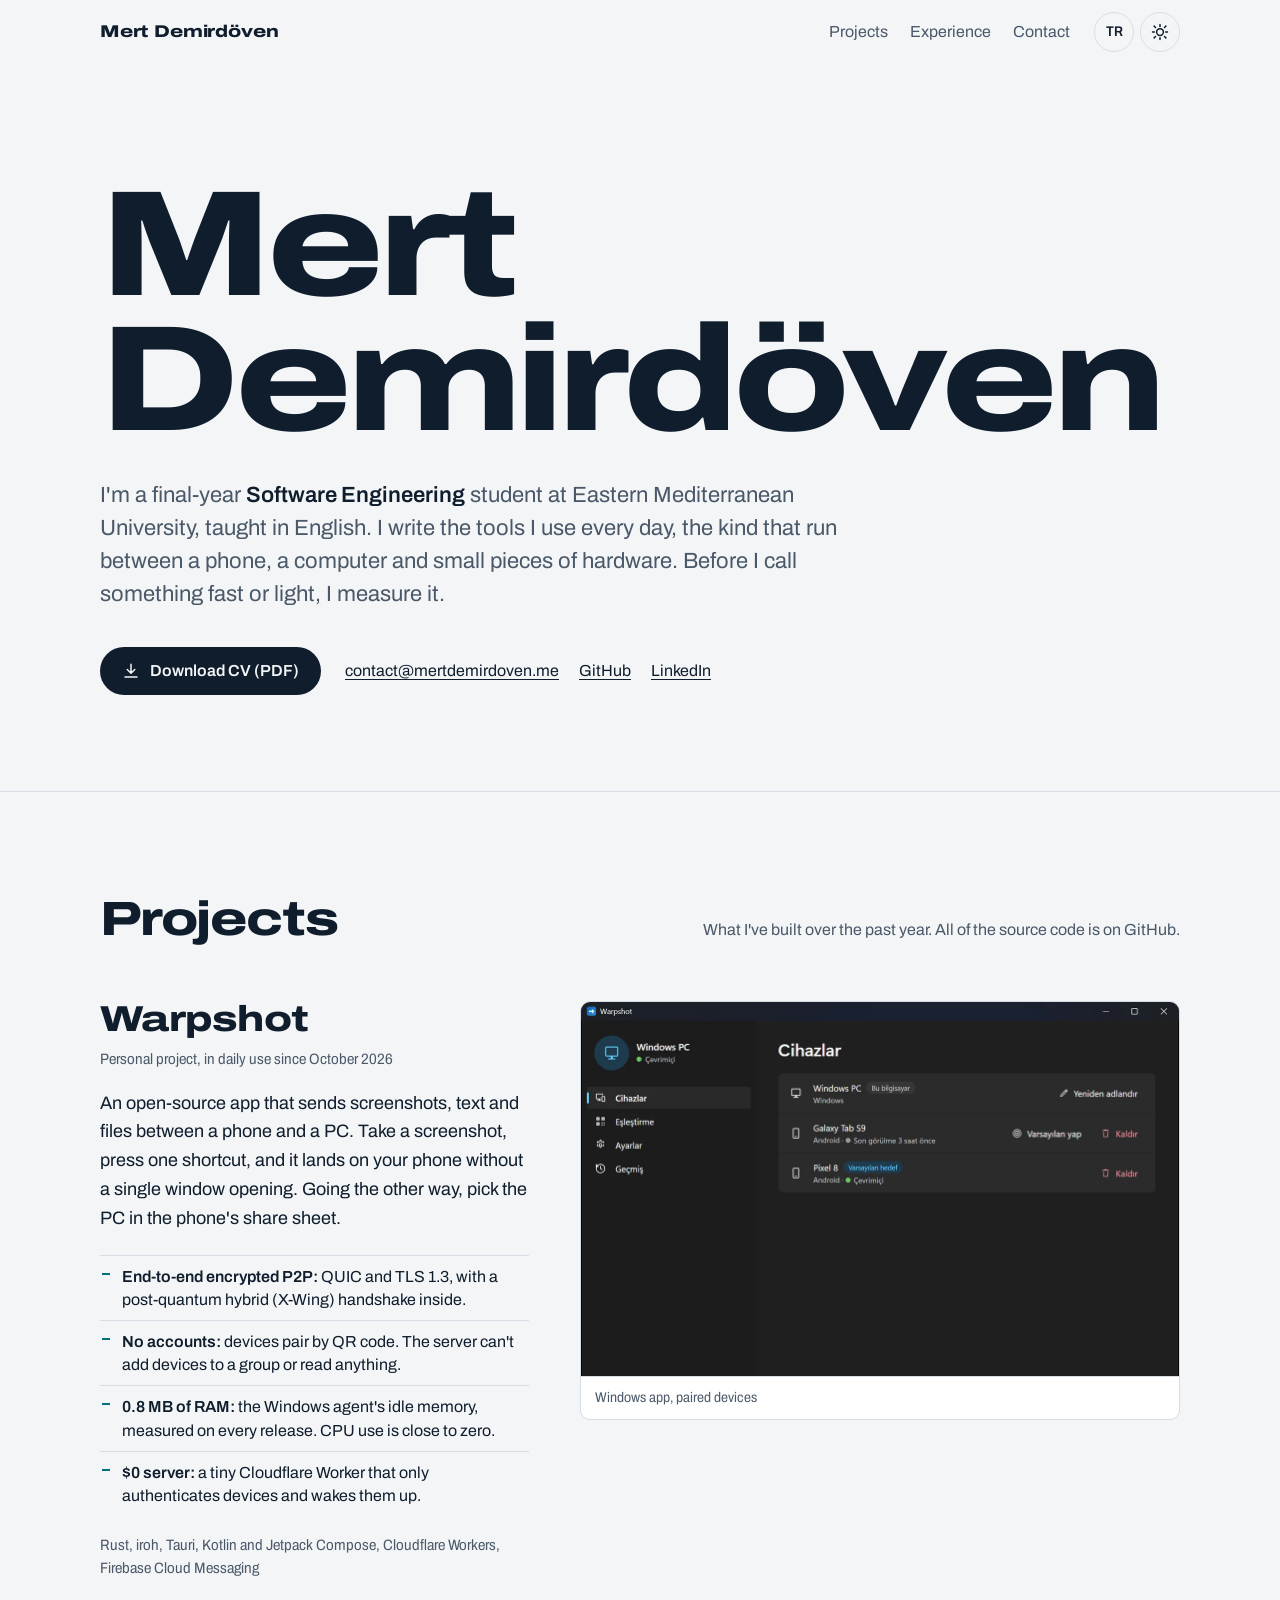
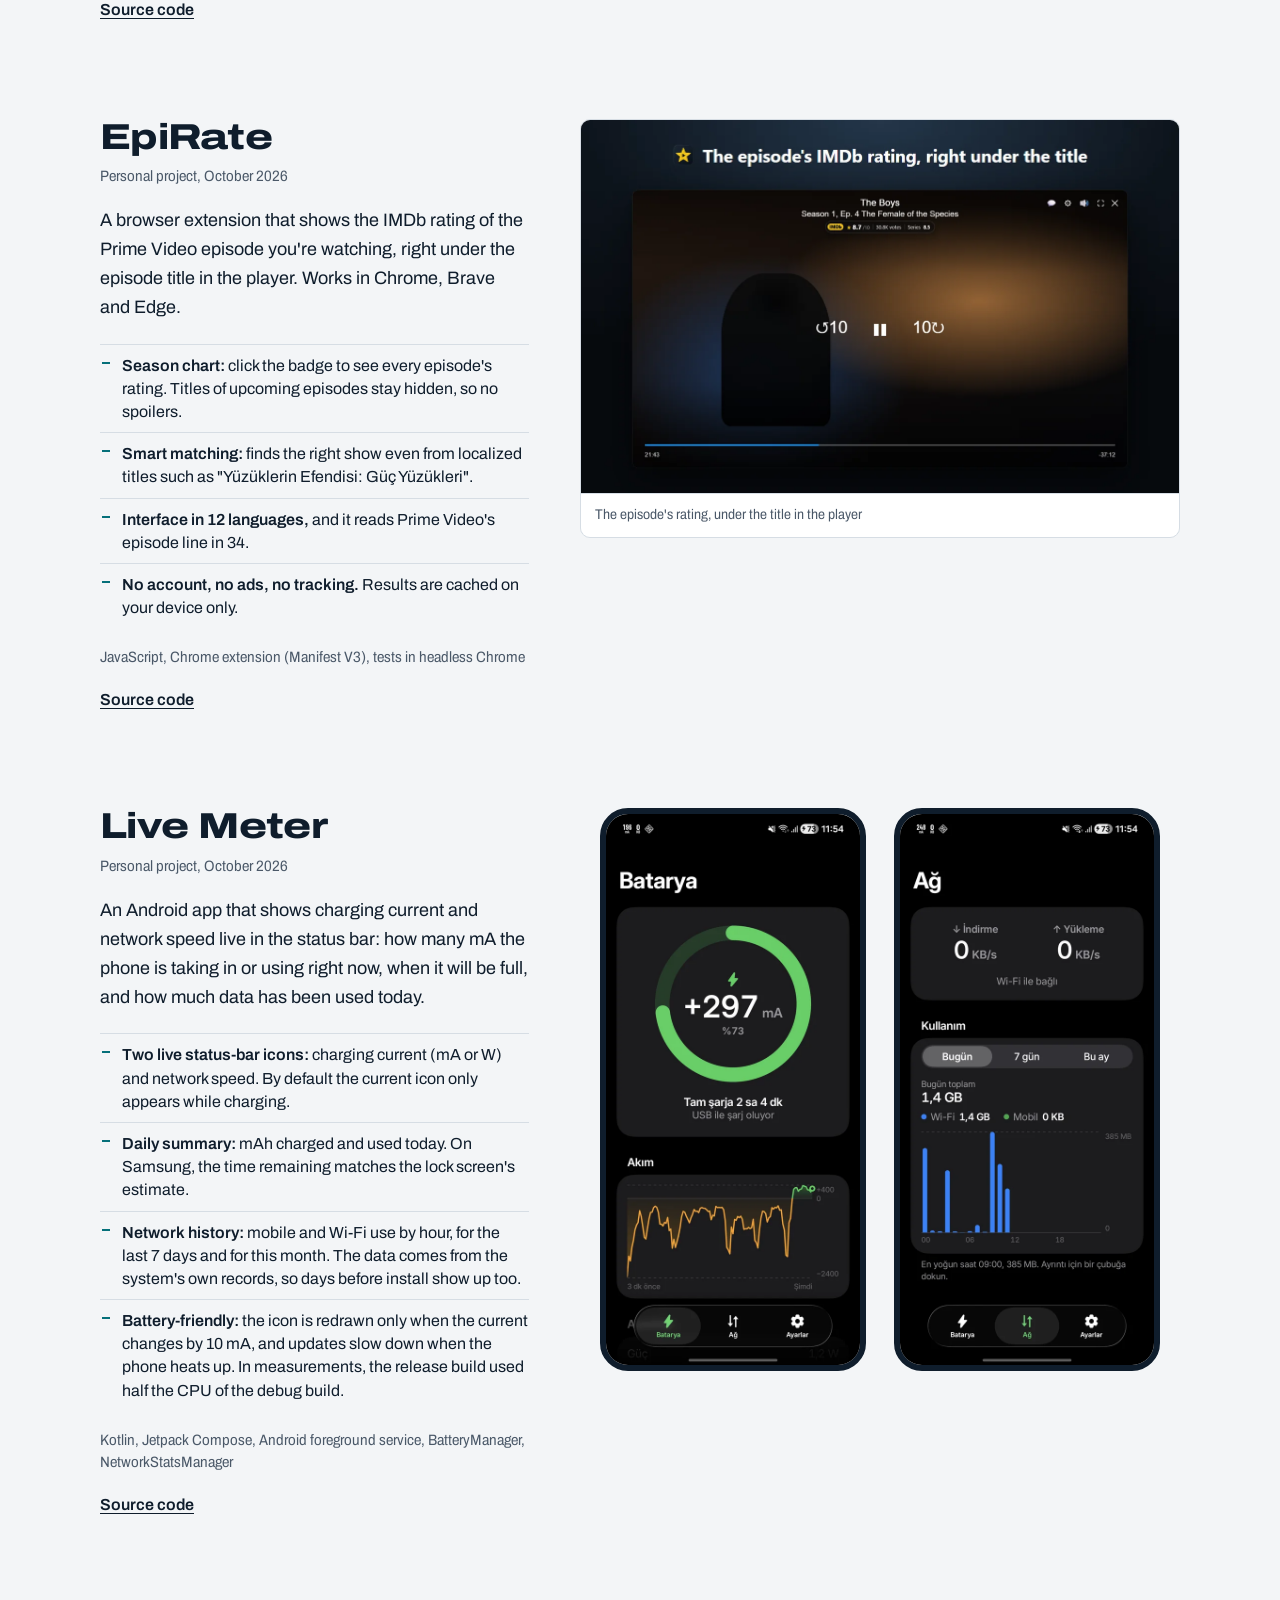
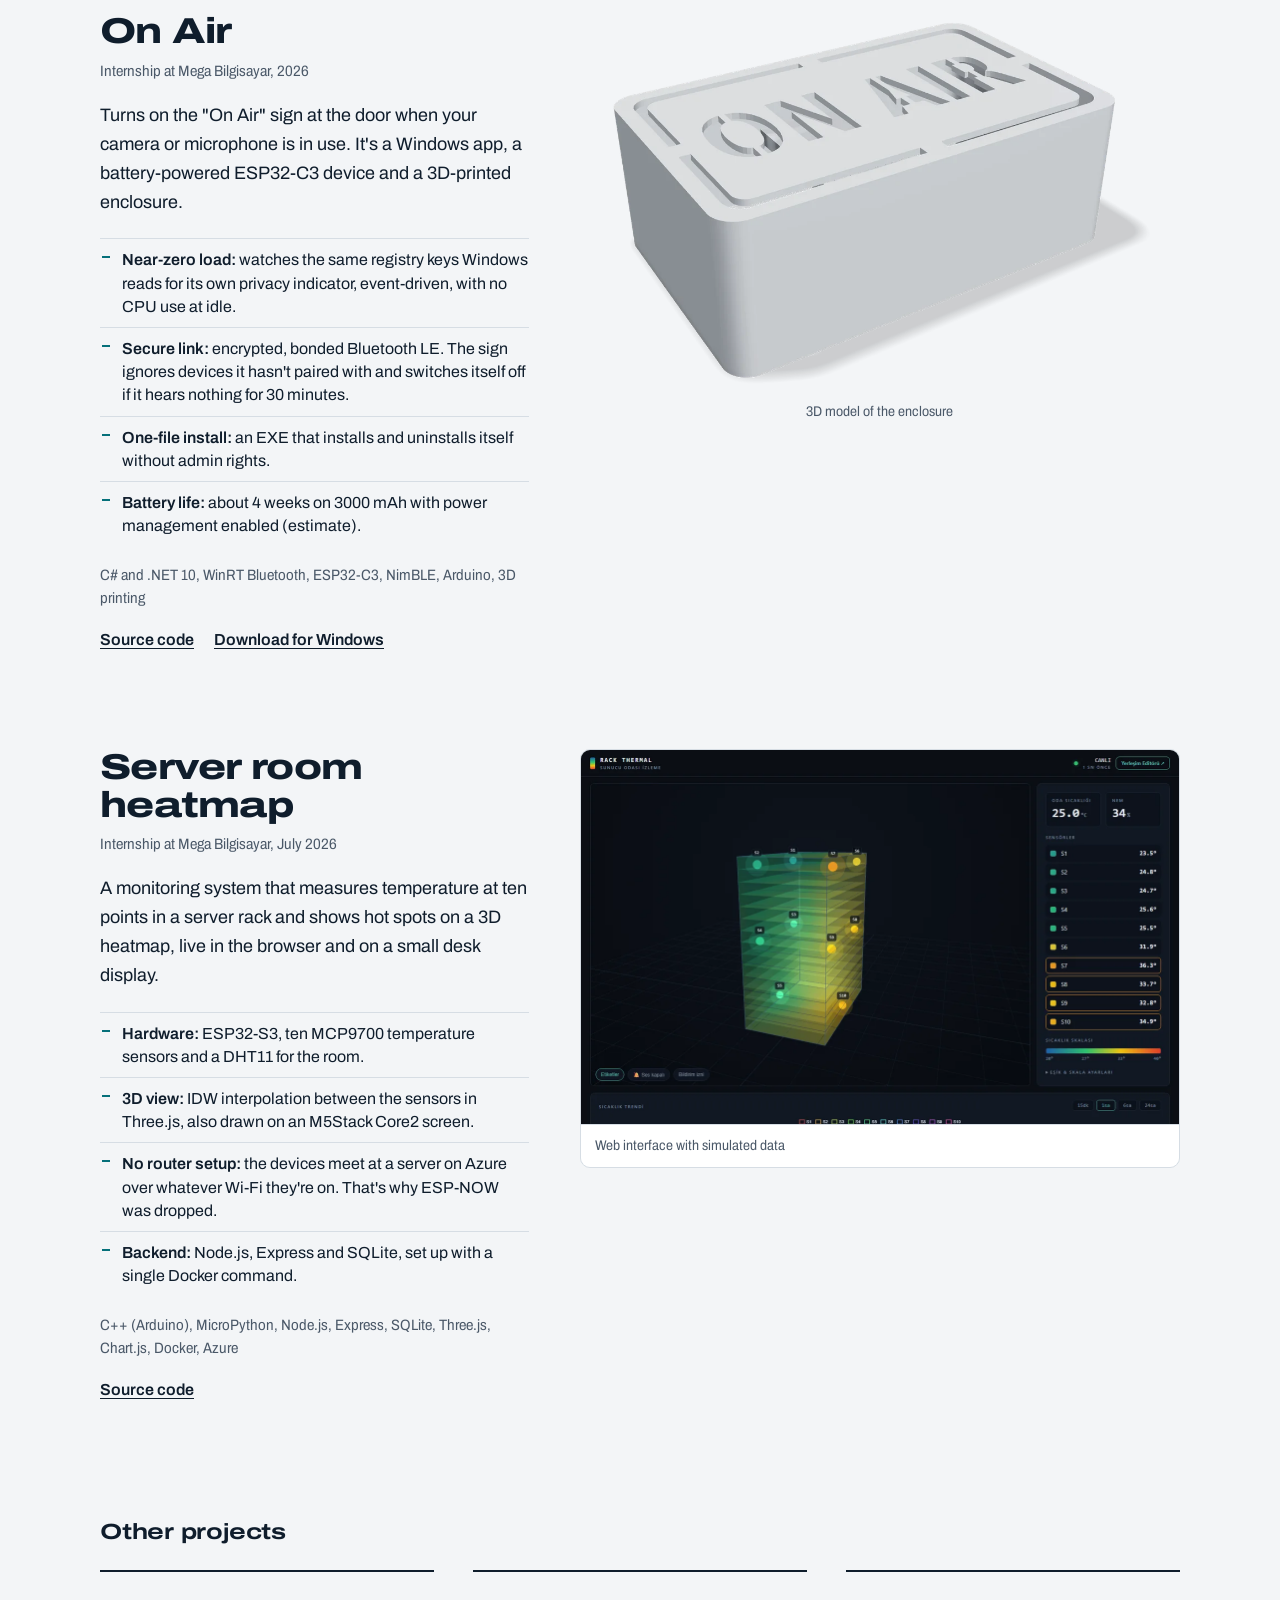
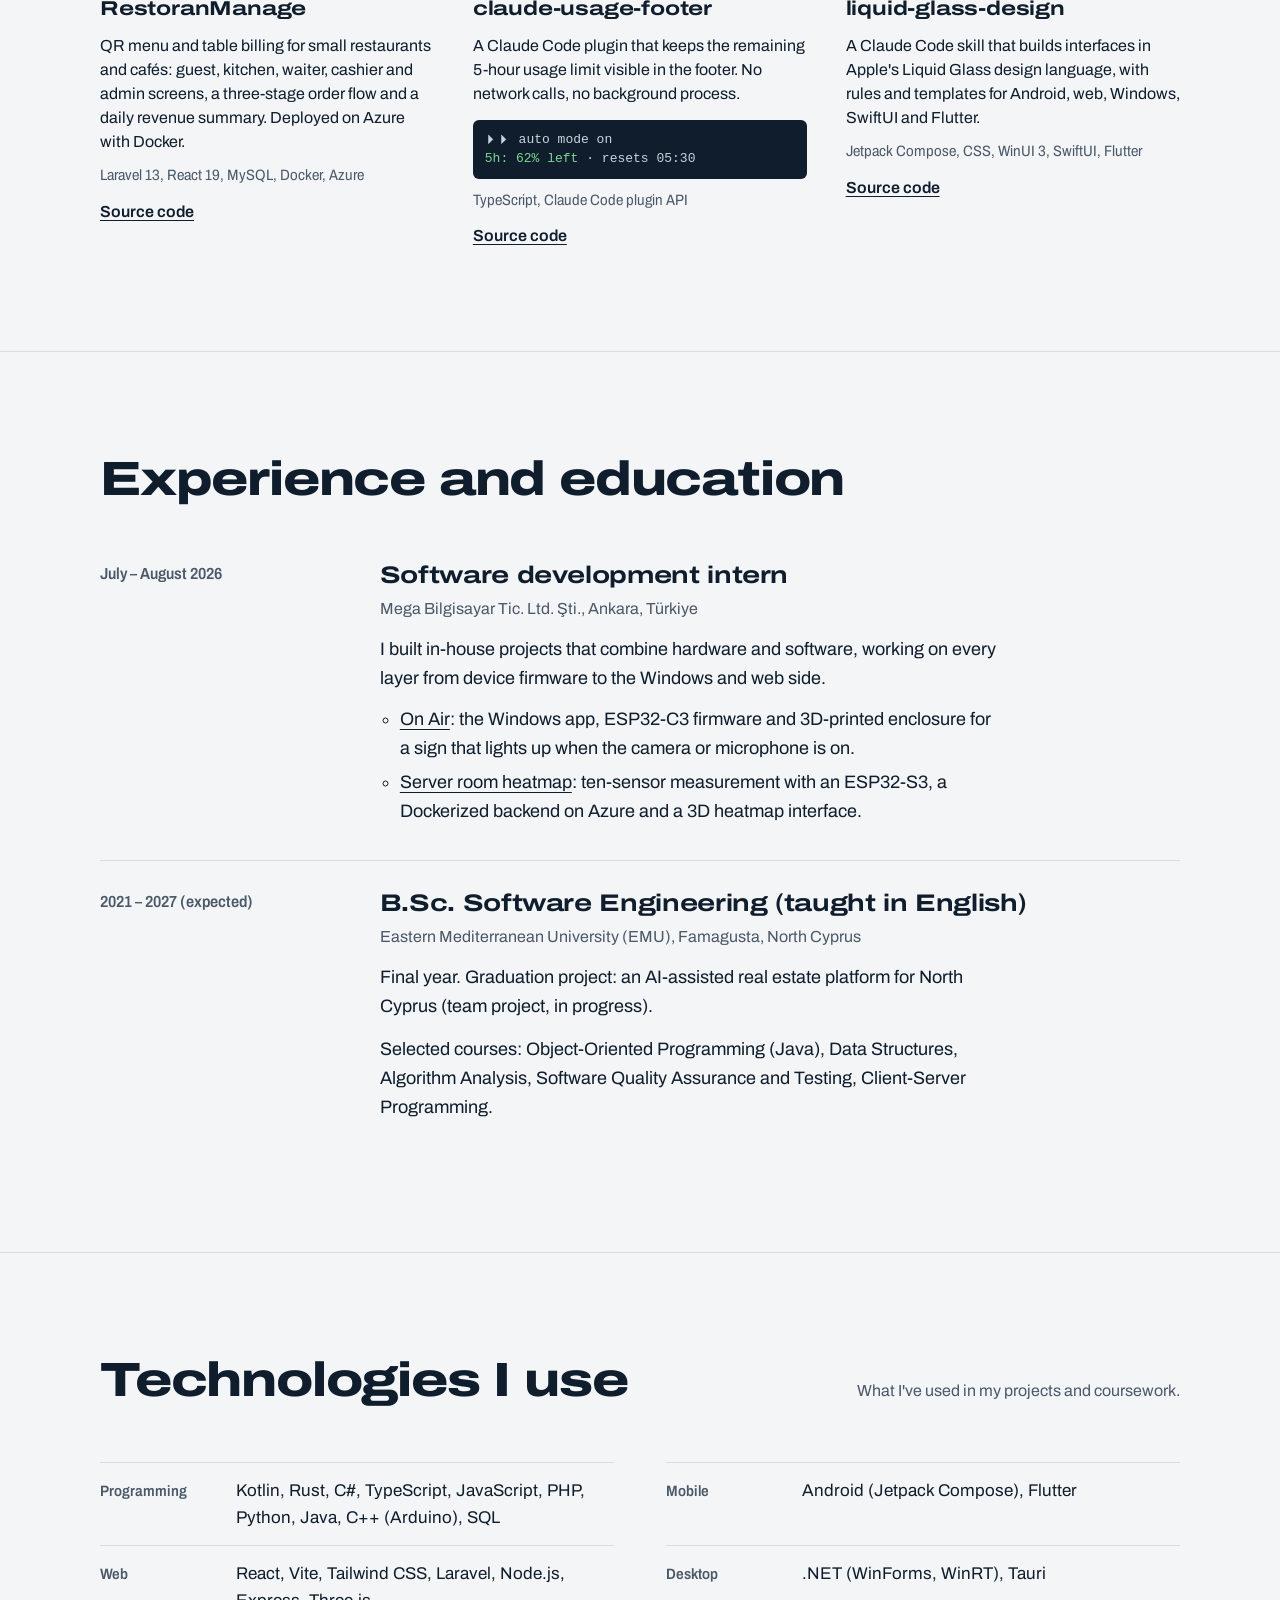
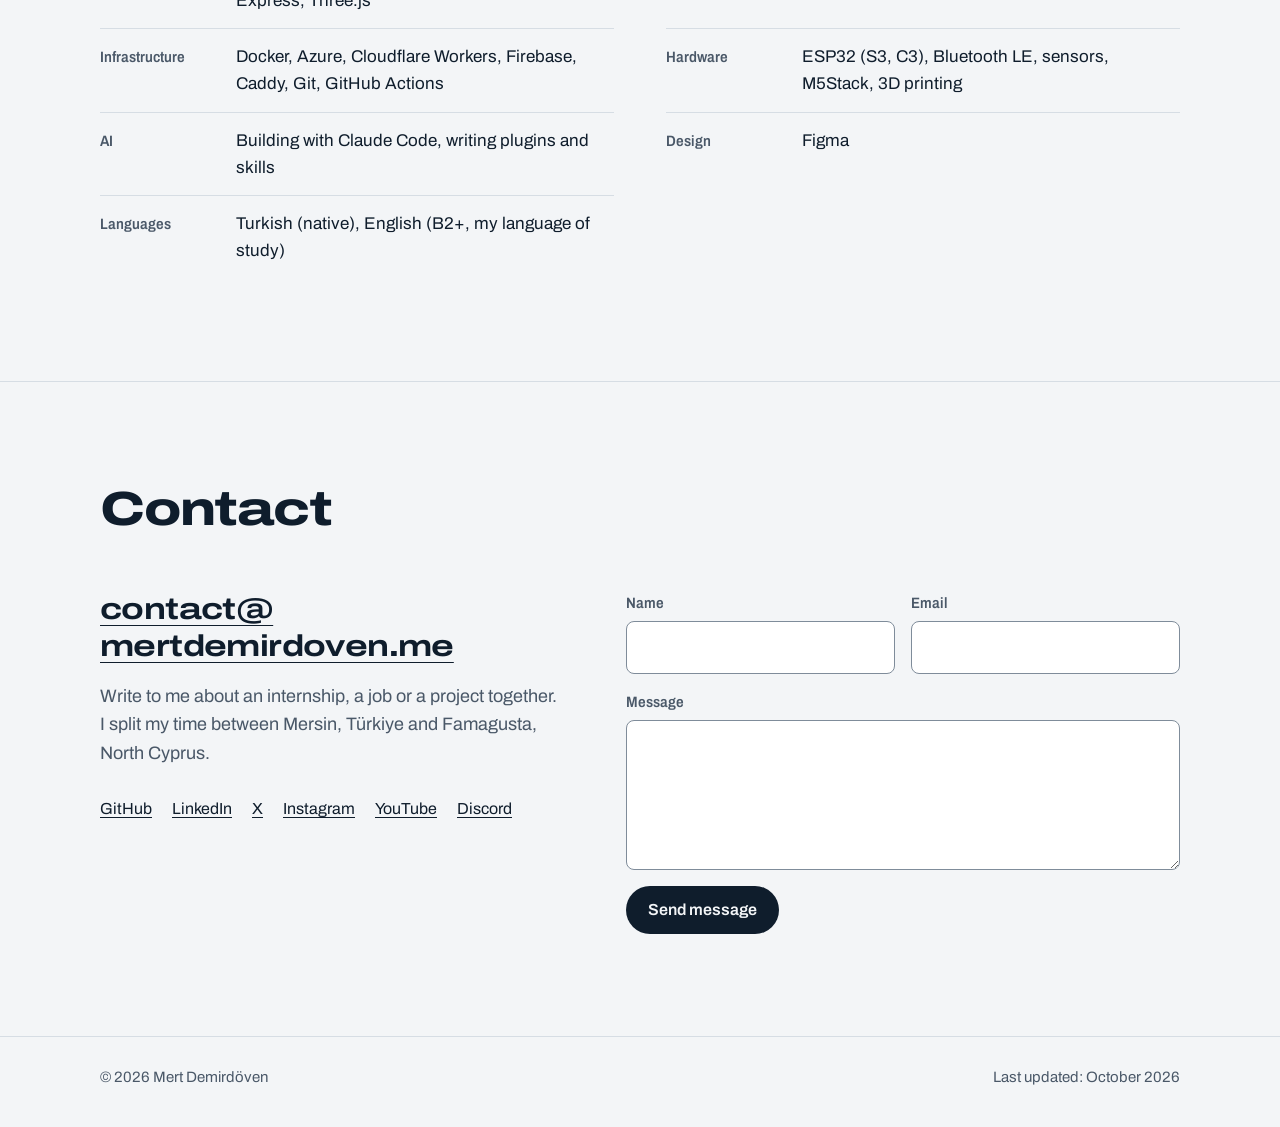
==== commit 3a57a378: "Eğitim tarihini 2021 – 2027 (beklenen) olarak güncelle Site (TR/EN) ve iki CV PDF'i "bugün/present" " ====
--- a/en/index.html
+++ b/en/index.html
@@ -306,7 +306,7 @@
             </div>
           </li>
           <li>
-            <div class="when"><time datetime="2021">2021</time> – present</div>
+            <div class="when"><time datetime="2021">2021</time> – <time datetime="2027">2027</time> (expected)</div>
             <div>
               <h3>B.Sc. Software Engineering (taught in English)</h3>
               <p class="org">Eastern Mediterranean University (EMU), Famagusta, North Cyprus</p>
--- a/assets/css/site.css
+++ b/assets/css/site.css
@@ -62,7 +62,7 @@
 html {
   -webkit-text-size-adjust: 100%;
   scroll-behavior: smooth;
-  scroll-padding-top: 80px;
+  scroll-padding-top: 96px;
 }
 
 body {
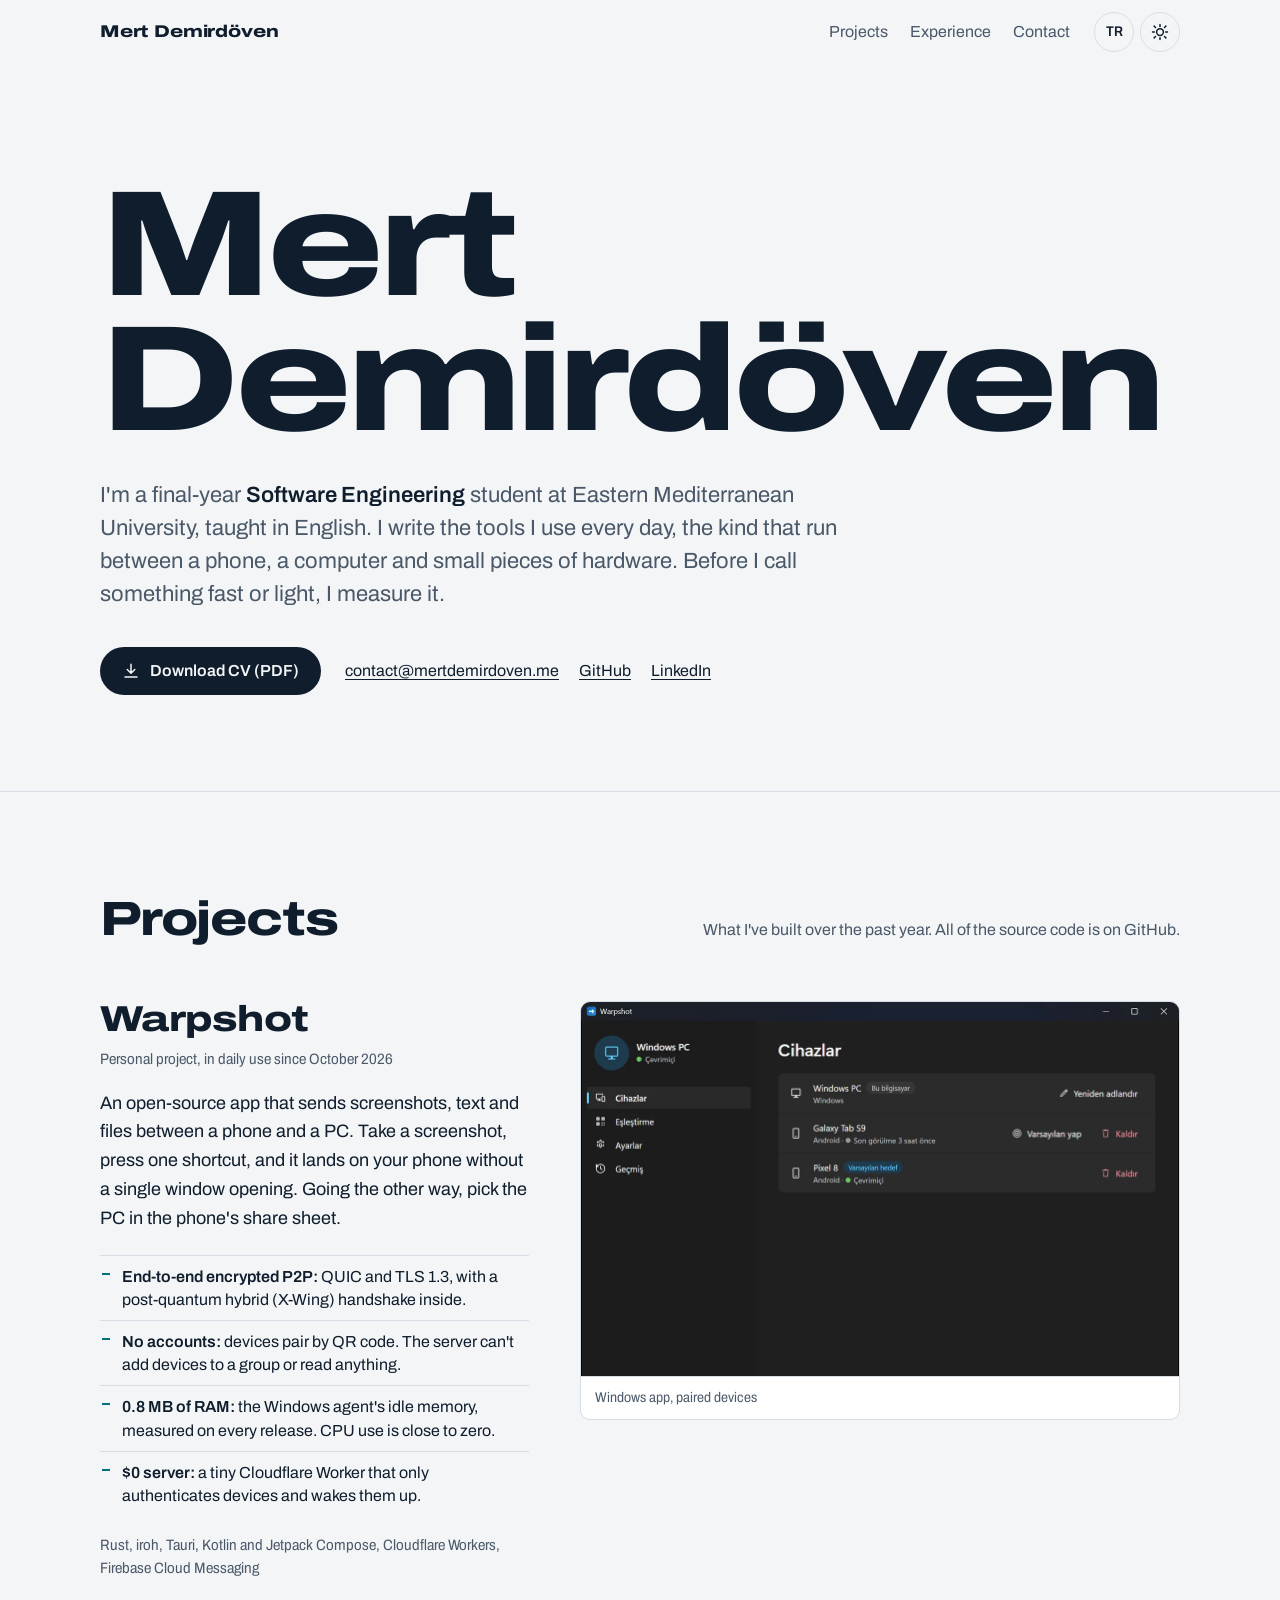
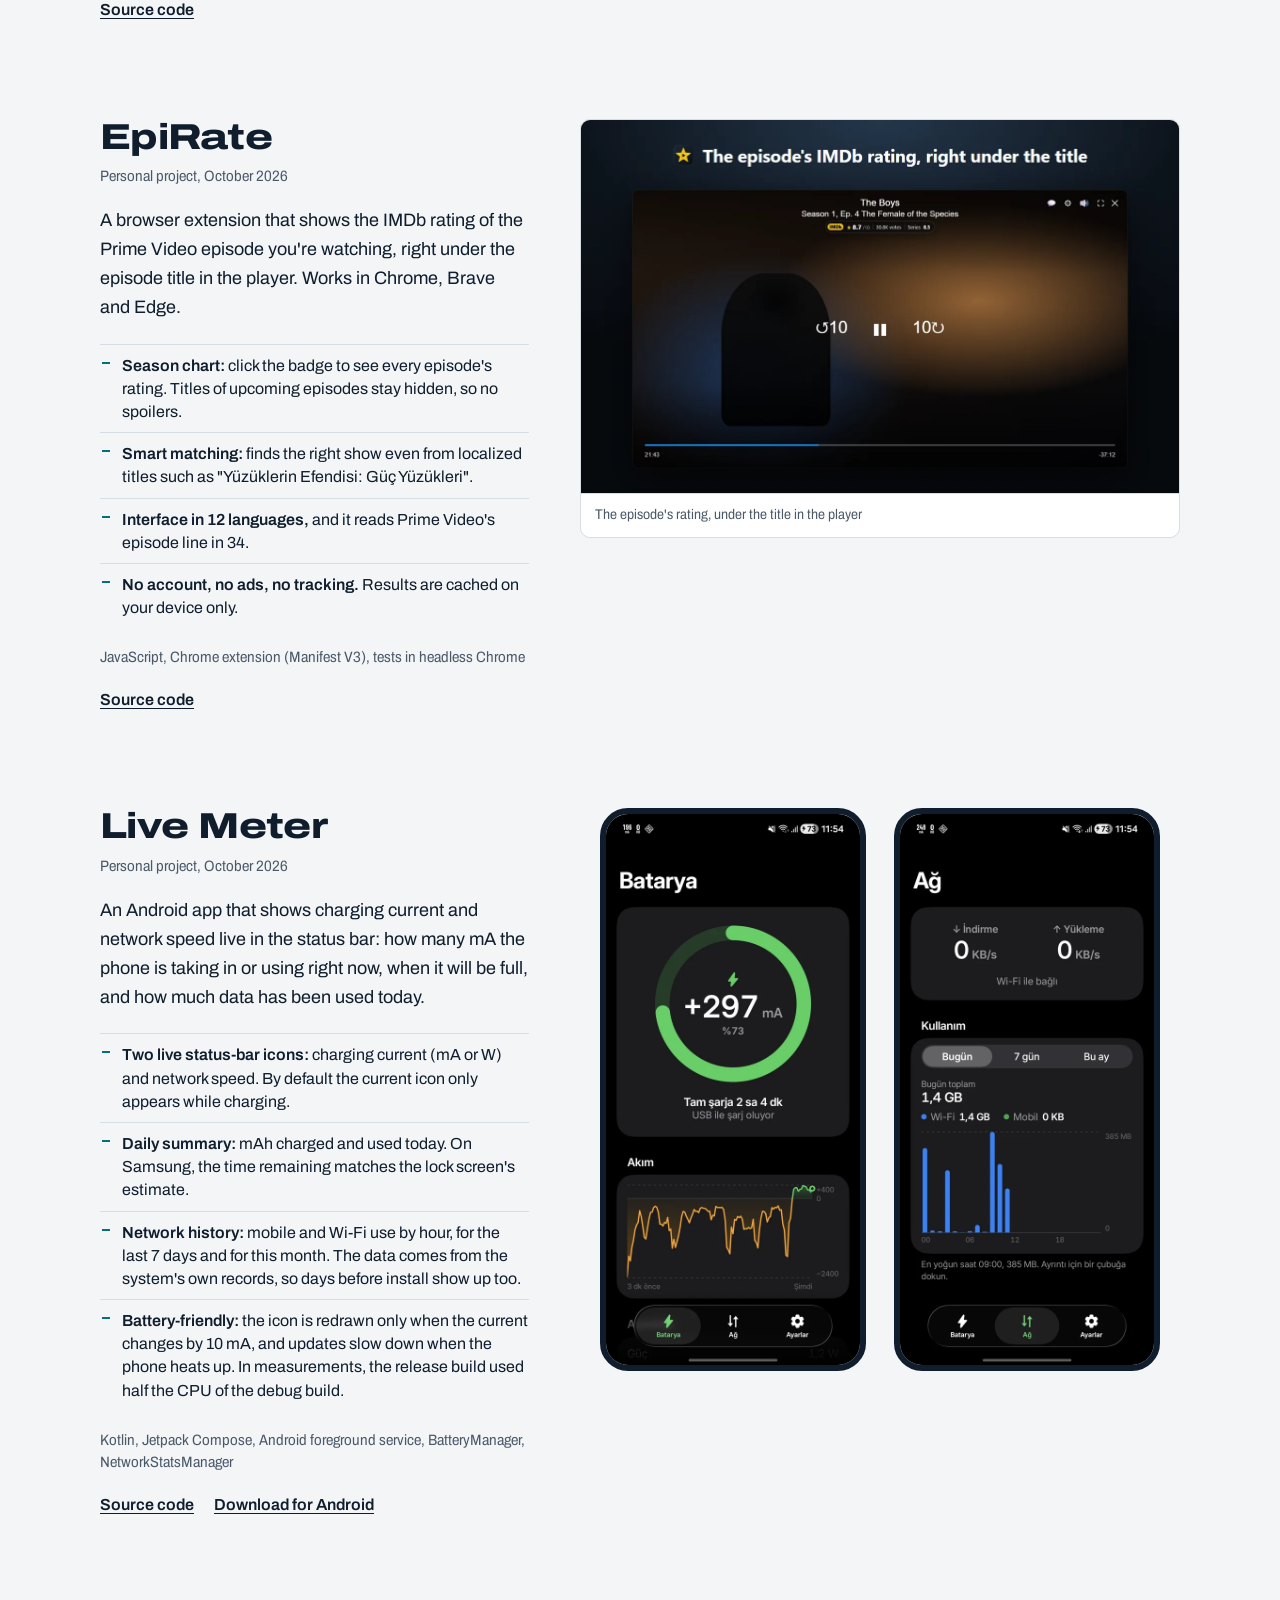
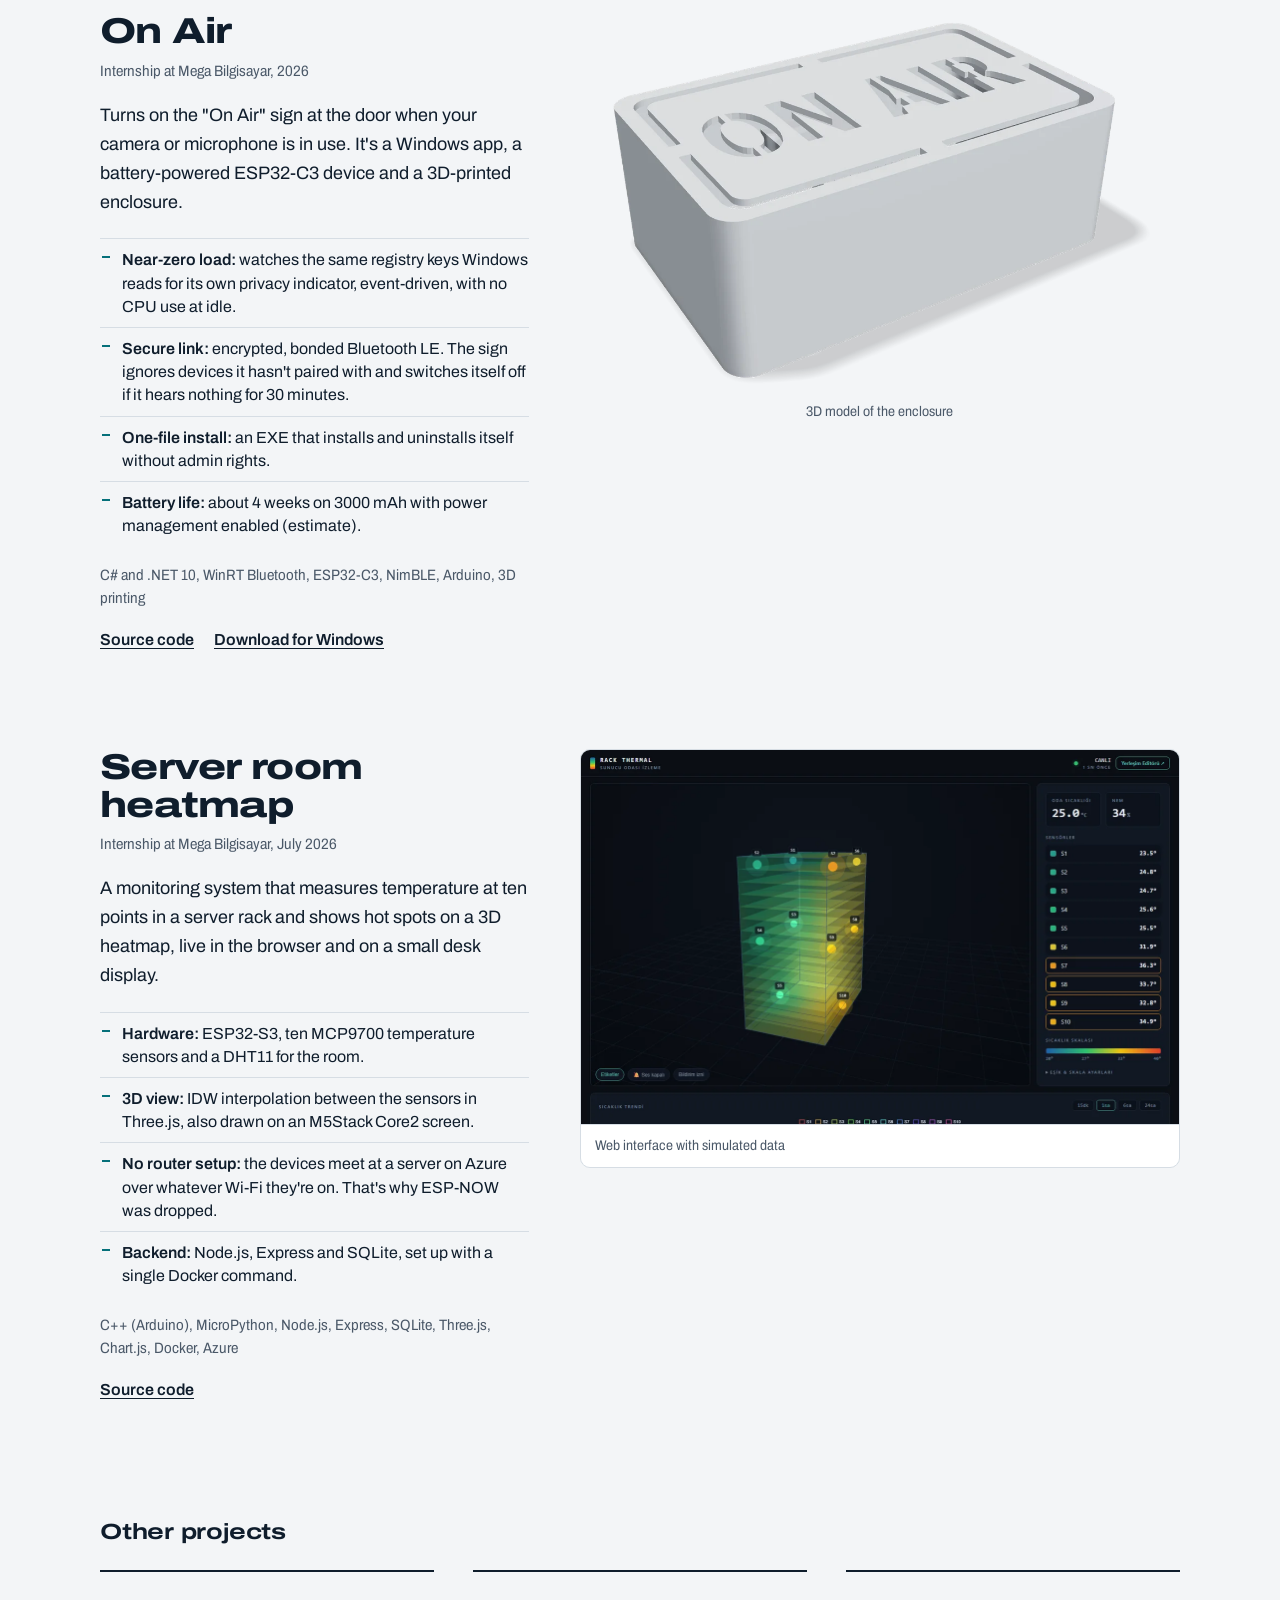
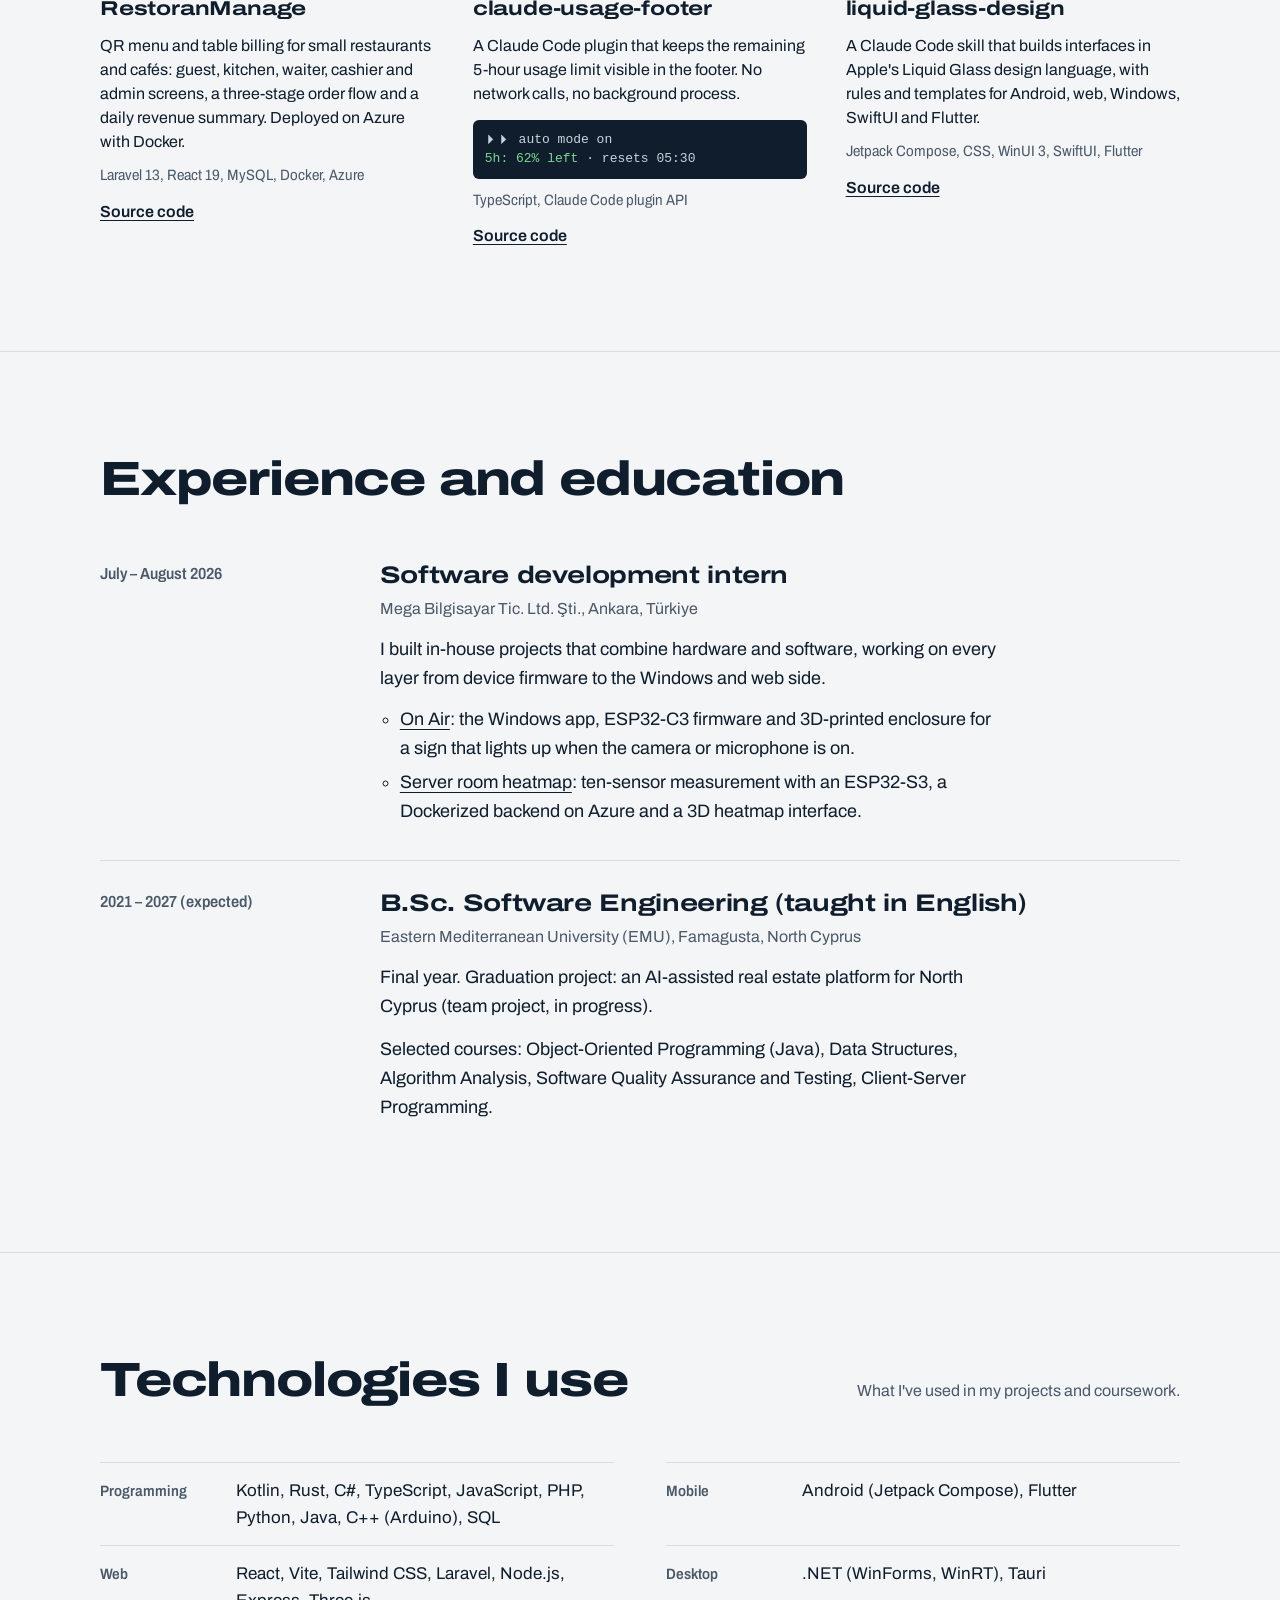
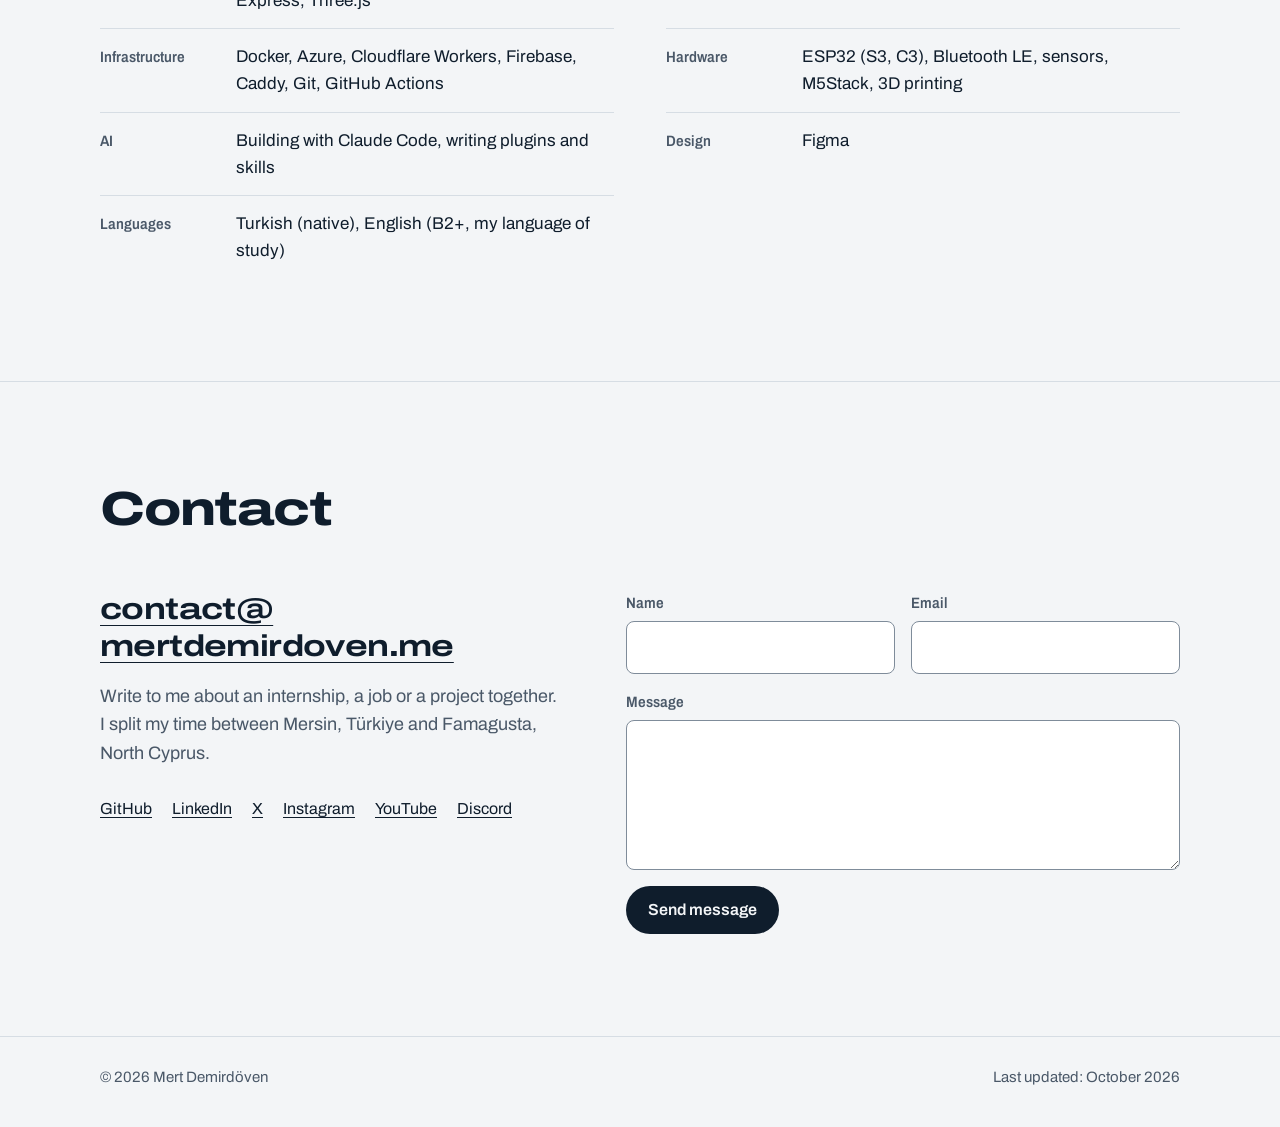
==== commit bd0e23d8: "Live Meter kartına Android indirme bağlantısı ekle" ====
--- a/en/index.html
+++ b/en/index.html
@@ -202,6 +202,7 @@
               <p class="stack">Kotlin, Jetpack Compose, Android foreground service, BatteryManager, NetworkStatsManager</p>
               <ul class="project-links">
                 <li><a href="https://github.com/Guidin9/sarj-metre">Source code</a></li>
+                <li><a href="https://github.com/Guidin9/sarj-metre/releases/latest">Download for Android</a></li>
               </ul>
             </div>
             <div class="phones">
